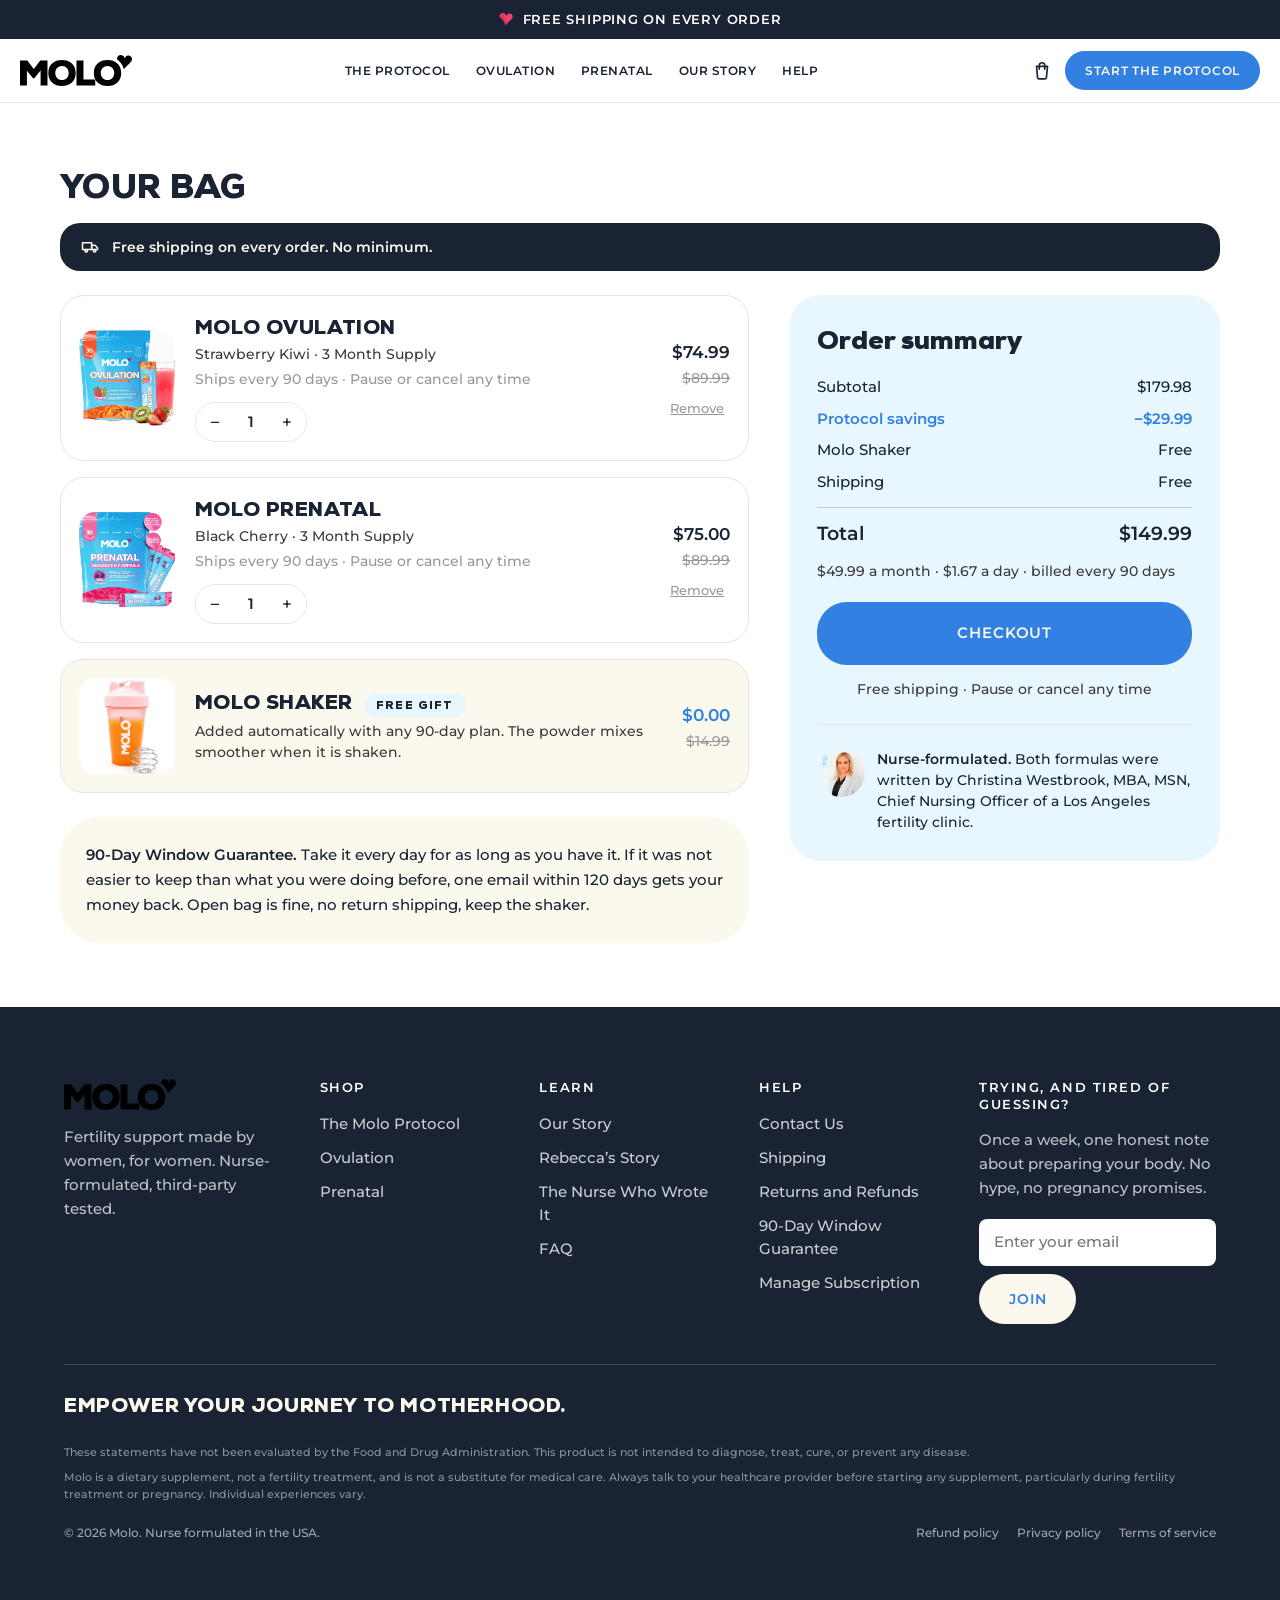
==== cart.html @ a41feae3 "Molo full site prototype: seven pages Rebuild of molotime.com from the design_handoff_molo_site bund" ====
<!DOCTYPE html>
<html lang="en">
<head>
<meta charset="utf-8">
<meta name="viewport" content="width=device-width, initial-scale=1">
<meta name="robots" content="noindex, nofollow">
<title>Your bag — Molo</title>
<link rel="icon" href="assets/molo-heart-mark.svg">
<link rel="stylesheet" href="_ds/molo-design-system-e2e87b0e-ba87-4c2c-8d2e-76acdc8a775e/tokens/fonts.css">
<link rel="stylesheet" href="_ds/molo-design-system-e2e87b0e-ba87-4c2c-8d2e-76acdc8a775e/tokens/colors.css">
<link rel="stylesheet" href="_ds/molo-design-system-e2e87b0e-ba87-4c2c-8d2e-76acdc8a775e/tokens/typography.css">
<link rel="stylesheet" href="_ds/molo-design-system-e2e87b0e-ba87-4c2c-8d2e-76acdc8a775e/tokens/geometry.css">
<link rel="stylesheet" href="_ds/molo-design-system-e2e87b0e-ba87-4c2c-8d2e-76acdc8a775e/tokens/semantic.css">
<link rel="stylesheet" href="assets/site.css">
<style>
.shipbar{background:var(--molo-navy);color:var(--molo-cream);border-radius:20px;padding:14px 20px;
  display:flex;align-items:center;gap:12px;font-weight:600;font-size:14px;margin:0 0 24px}
.giftrow{display:grid;grid-template-columns:96px minmax(0,1fr) auto;gap:20px;align-items:center;
  background:var(--molo-cream);border:1.5px solid var(--molo-gray-e5);border-radius:24px;padding:18px;margin:0 0 16px}
.giftrow img{width:96px;height:96px;object-fit:cover;border-radius:16px}
@media(max-width:640px){
  .giftrow{grid-template-columns:72px minmax(0,1fr);gap:14px;padding:14px}
  .giftrow img{width:72px;height:72px}
  .giftrow>*:nth-child(3){grid-column:1/-1}
}
</style>
</head>
<body data-page="cart">
<div id="site-header"></div>

<main>
<section class="sec-sm">
  <div class="wrap">
    <h1 class="h1" style="font-size:34px">Your bag</h1>

    <div class="shipbar">
      <svg width="20" height="20" viewBox="0 0 24 24" fill="none" stroke="currentColor" stroke-width="1.8" stroke-linecap="round" stroke-linejoin="round"><path d="M3 7h11v8H3z"/><path d="M14 10h4l3 3v2h-7z"/><circle cx="7.5" cy="16.5" r="1.5"/><circle cx="17.5" cy="16.5" r="1.5"/></svg>
      Free shipping on every order. No minimum.
    </div>

    <div class="cartgrid">
      <div>
        <!-- line items -->
        <div class="lineitem">
          <img src="assets/lp/OFFER-1-ovulation-pack.jpg" alt="Molo Ovulation">
          <div>
            <h3 class="h4" style="margin-bottom:4px">Molo Ovulation</h3>
            <p class="small" style="color:var(--molo-gray-3a);margin:0 0 4px">Strawberry Kiwi · 3 Month Supply</p>
            <p class="small" style="color:var(--molo-gray-98);margin:0">Ships every 90 days · Pause or cancel any time</p>
            <div class="qty" style="margin-top:12px">
              <button type="button" aria-label="Decrease quantity">−</button><span>1</span><button type="button" aria-label="Increase quantity">+</button>
            </div>
          </div>
          <div style="text-align:right">
            <p style="font-weight:700;font-size:17px;margin:0">$74.99</p>
            <p class="small" style="color:var(--molo-gray-98);margin:2px 0 0"><s>$89.99</s></p>
            <button type="button" style="background:none;border:0;color:var(--molo-gray-98);font-size:13px;text-decoration:underline;cursor:pointer;margin-top:10px">Remove</button>
          </div>
        </div>

        <div class="lineitem">
          <img src="assets/lp/OFFER-6-prenatal-pack.jpg" alt="Molo Prenatal">
          <div>
            <h3 class="h4" style="margin-bottom:4px">Molo Prenatal</h3>
            <p class="small" style="color:var(--molo-gray-3a);margin:0 0 4px">Black Cherry · 3 Month Supply</p>
            <p class="small" style="color:var(--molo-gray-98);margin:0">Ships every 90 days · Pause or cancel any time</p>
            <div class="qty" style="margin-top:12px">
              <button type="button" aria-label="Decrease quantity">−</button><span>1</span><button type="button" aria-label="Increase quantity">+</button>
            </div>
          </div>
          <div style="text-align:right">
            <p style="font-weight:700;font-size:17px;margin:0">$75.00</p>
            <p class="small" style="color:var(--molo-gray-98);margin:2px 0 0"><s>$89.99</s></p>
            <button type="button" style="background:none;border:0;color:var(--molo-gray-98);font-size:13px;text-decoration:underline;cursor:pointer;margin-top:10px">Remove</button>
          </div>
        </div>

        <!-- free gift row -->
        <div class="giftrow">
          <img src="assets/shaker-orange-drink-clean.jpg" alt="Molo shaker bottle">
          <div>
            <h3 class="h4" style="margin-bottom:4px">Molo Shaker <span class="chip" style="font-size:11px;padding:5px 12px;margin-left:6px">Free gift</span></h3>
            <p class="small" style="color:var(--molo-gray-3a);margin:0">Added automatically with any 90-day plan. The powder mixes smoother when it is shaken.</p>
          </div>
          <div style="text-align:right">
            <p style="font-weight:700;font-size:17px;margin:0;color:var(--molo-blue)">$0.00</p>
            <p class="small" style="color:var(--molo-gray-98);margin:2px 0 0"><s>$14.99</s></p>
          </div>
        </div>

        <!-- Upsells only appear when the full Protocol is NOT in the bag. Both
             halves are here, so this block stays hidden. -->
        <div id="upsells" hidden style="margin-top:28px">
          <h3 class="h3">Complete your routine</h3>
          <p class="small" style="color:var(--molo-gray-3a)">Fertility support has two jobs. You are covering one of them.</p>
        </div>

        <div class="ccard" style="margin-top:24px;padding:26px">
          <p style="margin:0;font-size:15px"><b>90-Day Window Guarantee.</b> Take it every day for as long as you have it. If it was not easier to keep than what you were doing before, one email within 120 days gets your money back. Open bag is fine, no return shipping, keep the shaker.</p>
        </div>
      </div>

      <!-- order summary -->
      <aside class="summary">
        <h2 class="h3" style="margin-bottom:20px">Order summary</h2>
        <div class="sumrow"><span>Subtotal</span><span>$179.98</span></div>
        <div class="sumrow"><span class="save">Protocol savings</span><span class="save">−$29.99</span></div>
        <div class="sumrow"><span>Molo Shaker</span><span>Free</span></div>
        <div class="sumrow"><span>Shipping</span><span>Free</span></div>
        <div class="sumrow tot"><span>Total</span><span>$149.99</span></div>
        <p class="small" style="color:var(--molo-gray-3a);margin:14px 0 0">$49.99 a month · $1.67 a day · billed every 90 days</p>
        <p style="margin:20px 0 0"><a class="btn btn-lg btn-block" href="#">Checkout</a></p>
        <p class="small center" style="margin-top:14px;color:var(--molo-gray-3a)">Free shipping · Pause or cancel any time</p>

        <hr class="divider">
        <div style="display:flex;gap:12px;align-items:flex-start">
          <img src="assets/christina-westbrook-headshot.png" alt="" style="width:48px;height:48px;border-radius:50%;object-fit:cover;object-position:top;flex:0 0 auto">
          <p class="small" style="margin:0;max-width:none"><b>Nurse-formulated.</b> Both formulas were written by Christina Westbrook, MBA, MSN, Chief Nursing Officer of a Los Angeles fertility clinic.</p>
        </div>
      </aside>
    </div>
  </div>
</section>
</main>

<div id="site-footer"></div>
<script src="assets/site.js"></script>
<script>
/* Quantity steppers are local-only in the prototype; Shopify owns cart state in
   production. Wired up so the control is testable, not to model real pricing. */
window.MoloPage = function () {
  document.querySelectorAll('.qty').forEach(function (q) {
    var val = q.querySelector('span');
    q.querySelectorAll('button').forEach(function (b, i) {
      b.addEventListener('click', function () {
        var n = parseInt(val.textContent, 10) + (i ? 1 : -1);
        val.textContent = String(Math.max(1, n));
      });
    });
  });
};
</script>
</body>
</html>
---- _ds/molo-design-system-e2e87b0e-ba87-4c2c-8d2e-76acdc8a775e/tokens/fonts.css ----
/* Self-hosted brand webfonts.
   Nexa Black ships at weight 400 and READS as Black. Never request 700/900 (fake bold smears the counters).
   Montserrat: regular = 500, bold = 600. Never 400 or 700. */
@font-face{font-family:"nexa-black";src:url("../assets/fonts/nexa-black.woff2") format("woff2"),url("../assets/fonts/nexa-black.woff") format("woff");font-weight:400;font-style:normal;font-display:swap}
@font-face{font-family:"Montserrat";src:url("../assets/fonts/montserrat-500.woff2") format("woff2");font-weight:500;font-style:normal;font-display:swap}
@font-face{font-family:"Montserrat";src:url("../assets/fonts/montserrat-600.woff2") format("woff2");font-weight:600;font-style:normal;font-display:swap}
---- _ds/molo-design-system-e2e87b0e-ba87-4c2c-8d2e-76acdc8a775e/tokens/colors.css ----
/* MOLO color. Source: adamraindrop/molo-design-system tokens/tokens.css + brand-guidelines.md.
   Corrections applied per the repo's logged inconsistencies:
   - #3180E2 is the single brand blue. #0AA0E2 (sky) is a BACKGROUND TINT and large-display color only.
   - Body copy is navy or ink. Never sky on white, never white on sky (2.94:1). */
:root{
  --molo-blue:#3180E2;
  --molo-blue-deep:#1F63BC;
  --molo-sky:#0AA0E2;
  --molo-sky-light:#71D9FC;
  --molo-bubblegum:#FD85EB;
  --molo-navy:#192333;
  --molo-ink:#042436;
  --molo-cream:#FBF9ED;
  --molo-sand:#E6DFD4;
  --molo-white:#FFFFFF;
  --molo-black:#000000;

  /* Heart mark. LOGO ONLY — never a UI fill, never a background. */
  --molo-heart-start:#F73C71;
  --molo-heart-end:#C1272D;
  --molo-heart-flat:#FF0053;
  --molo-heart-gradient:linear-gradient(214deg,#F73C71 0%,#C1272D 100%); /* @kind color */

  /* Packaging artwork gradient. All SKUs share it. */
  --molo-pack-light:#98E8F8;
  --molo-pack-deep:#28B8F8;
  --molo-pack-gradient:linear-gradient(180deg,#98E8F8 0%,#28B8F8 100%); /* @kind color */

  /* Neutrals */
  --molo-gray-f4:#F4F4F4;
  --molo-gray-e5:#E5E5E5;
  --molo-gray-ca:#CACACA;
  --molo-gray-98:#989898;
  --molo-gray-3a:#3A3A3A;

  /* System */
  --molo-success:#469B49;
  --molo-success-bg:#E6FEEB;
  --molo-error:#BA3E38;
  --molo-error-bg:#FDF1F1;
  --molo-disabled:#9F9F9F;
  --molo-badge-sale:#3180E2;
  --molo-badge-soldout:#9F9F9F;
}
---- _ds/molo-design-system-e2e87b0e-ba87-4c2c-8d2e-76acdc8a775e/tokens/typography.css ----
/* MOLO type. Two faces, no third. Work Sans in the source theme is dead weight — ignore it. */
:root{
  --molo-font-display:"nexa-black","Nexa Black",sans-serif;
  --molo-font-body:"Montserrat",sans-serif;

  --molo-weight-display:400; /* @kind font */   /* NEVER raise this */
  --molo-weight-body:500; /* @kind font */      /* Molo "regular" */
  --molo-weight-bold:600; /* @kind font */      /* Molo "bold" */

  --molo-body-scale:1.1; /* @kind other */
  --molo-heading-scale:1.0909; /* @kind other */

  --molo-fs-display:64px;  --molo-lh-display:1.05; /* @kind other */
  --molo-fs-h1:48px;       --molo-lh-h1:1.10; /* @kind other */
  --molo-fs-h2:34.9px;     --molo-lh-h2:1.30; /* @kind other */
  --molo-fs-h3:26.2px;     --molo-lh-h3:1.30; /* @kind other */
  --molo-fs-h4:20px;       --molo-lh-h4:1.30; /* @kind other */
  --molo-fs-body:17.6px;   --molo-lh-body:1.30; /* @kind other */
  --molo-fs-button:16px;   --molo-lh-button:1.19; /* @kind other */
  --molo-fs-caption:14px;  --molo-lh-caption:1.40; /* @kind other */
  --molo-fs-legal:12px;    --molo-lh-legal:1.45; /* @kind other */

  --molo-tracking-eyebrow:0.08em; /* @kind other */
  --molo-tracking-button:0.04em; /* @kind other */
}
---- _ds/molo-design-system-e2e87b0e-ba87-4c2c-8d2e-76acdc8a775e/tokens/geometry.css ----
/* Geometry. Nothing in this brand has a sharp corner. */
:root{
  --molo-radius-button:30px;   /* pill */
  --molo-radius-block:40px;    /* cards, content blocks, images */
  --molo-radius-drawer:24px;
  --molo-radius-input:8px;
  --molo-radius-pill:999px;    /* eyebrow tags, chips */

  --molo-container:1320px; /* @kind other */
  --molo-button-padding:18px 32px; /* @kind spacing */
  --molo-button-padding-sm:12px 24px; /* @kind spacing */
  --molo-button-padding-lg:22px 44px; /* @kind spacing */

  --molo-space-1:4px;
  --molo-space-2:8px;
  --molo-space-3:12px;
  --molo-space-4:16px;
  --molo-space-5:24px;
  --molo-space-6:32px;
  --molo-space-7:48px;
  --molo-space-8:64px;
  --molo-space-9:96px;
  --molo-space-10:128px;

  --molo-section-y:96px;
  --molo-gutter:24px;

  --molo-shadow-card:0 8px 28px rgba(4,36,54,.08);
  --molo-shadow-lift:0 14px 40px rgba(4,36,54,.14);
  --molo-shadow-none:none; /* @kind shadow */

  --molo-ease:cubic-bezier(.2,.7,.3,1); /* @kind other */
  --molo-dur-fast:120ms; /* @kind other */
  --molo-dur:200ms; /* @kind other */
  --molo-dur-slow:400ms; /* @kind other */
}
---- assets/site.css ----
/* =============================================================================
   MOLO site — shared stylesheet
   Ported from design_handoff_molo_site/*.dc.html. Values trace to the MOLO
   design system tokens in _ds/.../tokens/*.css; nothing here hard-codes a brand
   colour that a token already names.

   Two breakpoints, both deliberate:
     <=960px  tablet — stacks the two-column grids, drops display type a step
     <=640px  phone  — 20px gutters, its own type scale, and the layout swaps
                       that a stacked desktop grid cannot express (galleries,
                       comparison tables, trust rows)

   The phone rules are not a shrink of the desktop ones. They were measured
   against the shipped lander at 375, where the pattern is: 20px gutters, a
   square gallery stage with a horizontal thumb rail beneath it, wrapping pill
   rows instead of narrow tile grids, and tables that either restack or become
   a receipt.
   ========================================================================== */

/* ---------- reset + base ------------------------------------------------- */
*,*::before,*::after{box-sizing:border-box}
html{-webkit-text-size-adjust:100%}
body{
  margin:0;
  background:var(--surface-page);
  color:var(--molo-navy);
  font-family:var(--molo-font-body);
  font-weight:500;
  font-size:17.6px;
  line-height:1.3;
  -webkit-font-smoothing:antialiased;
}
img{max-width:100%;display:block}
a{color:var(--molo-blue);text-decoration:none}
a:hover{color:#000}
button{font:inherit}
:focus-visible{outline:3px solid var(--molo-blue);outline-offset:2px;border-radius:4px}

/* ---------- layout ------------------------------------------------------- */
.wrap{max-width:1240px;margin:0 auto;padding:0 40px}
.wrap-narrow{max-width:880px;margin:0 auto;padding:0 40px}
.sec{padding:96px 0}
.sec-sm{padding:64px 0}
.sec-xs{padding:44px 0}
.tint{background:var(--surface-tint-soft)}
.cream{background:var(--molo-cream)}
.navy{background:var(--molo-navy);color:var(--molo-cream)}
.navy .h1,.navy .h2,.navy .h3,.navy .h4{color:var(--molo-cream)}
.navy p{color:rgba(255,255,255,.82)}

/* The signature pattern band: a 90% wash over the floral repeat. */
.pat{
  background-image:linear-gradient(rgba(255,255,255,.9),rgba(255,255,255,.9)),
                   url(molo-floral-pattern-blue-3840.jpg);
  background-size:cover;background-position:center;
}
.pat-cream{
  background-image:linear-gradient(rgba(251,249,237,.9),rgba(251,249,237,.9)),
                   url(molo-floral-pattern-blue-3840.jpg);
  background-size:cover;background-position:center;
}

.grid2{display:grid;grid-template-columns:minmax(0,1fr) minmax(0,1fr);gap:64px;align-items:center}
.grid2.top{align-items:start}
.grid3{display:grid;grid-template-columns:repeat(3,minmax(0,1fr));gap:24px}
.grid4{display:grid;grid-template-columns:repeat(4,minmax(0,1fr));gap:24px}

/* ---------- type --------------------------------------------------------- */
/* Nexa Black ships at weight 400 and reads as Black. Never stack 900: the
   browser synthesises a fake bold and smears the counters. */
.h1,.h2,.h3,.h4,.d{font-family:var(--molo-font-display);font-weight:400}
.h1{font-size:42px;line-height:1.12;text-transform:uppercase;margin:0 0 18px;letter-spacing:.01em}
.h2{font-size:34.9px;line-height:1.3;margin:0 0 18px;max-width:24ch}
.h2.wide{max-width:34ch}
.h2.full{max-width:none}
.h3{font-size:26.2px;line-height:1.3;margin:0 0 14px}
.h4{font-size:20px;line-height:1.3;margin:0 0 10px;text-transform:uppercase;letter-spacing:.02em}
.eyebrow{font-family:var(--molo-font-body);font-weight:600;font-size:14px;letter-spacing:.08em;
  text-transform:uppercase;color:var(--molo-blue);margin:0 0 14px}
.kicker{font-family:var(--molo-font-display);font-weight:400;font-size:24px;color:var(--molo-blue);margin:0 0 10px}
p{margin:0 0 18px;font-size:15.5px;line-height:1.65;max-width:64ch}
p:last-child{margin-bottom:0}
.lead{font-size:20px;line-height:1.5;max-width:52ch}
.small{font-size:14px;line-height:1.5}
.legal{font-size:12px;line-height:1.55;color:var(--molo-gray-98);max-width:none}
.center{text-align:center}
.center p,.center .h2,.center .lead{margin-left:auto;margin-right:auto}
b,strong{font-weight:600}

/* ---------- buttons ------------------------------------------------------ */
/* Signature interaction: every button inverts to solid #000 on hover. */
.btn{
  display:inline-flex;align-items:center;justify-content:center;gap:8px;
  background:var(--molo-blue);color:var(--molo-cream);
  font-family:var(--molo-font-body);font-weight:600;font-size:14px;
  letter-spacing:.06em;text-transform:uppercase;
  padding:16px 30px;border:0;border-radius:30px;cursor:pointer;
  transition:background .2s,color .2s;text-align:center;
}
.btn:hover{background:#000;color:#fff}
.btn-lg{font-size:15px;padding:19px 36px}
.btn-block{display:flex;width:100%}
.btn-ghost{background:#fff;color:var(--molo-navy);border:1.5px solid var(--molo-navy)}
.btn-ghost:hover{background:#000;color:#fff;border-color:#000}
/* On blue or navy the fill flips to cream with a blue label. */
.btn-cream{background:var(--molo-cream);color:var(--molo-blue)}
.btn-cream:hover{background:#000;color:#fff}

/* ---------- small components -------------------------------------------- */
.chip{display:inline-block;background:var(--surface-tint-soft);color:var(--molo-navy);
  border-radius:999px;padding:8px 18px;font-size:13px;font-weight:600;
  letter-spacing:.12em;text-transform:uppercase}
.pill{display:inline-flex;align-items:center;gap:10px;border:1.5px solid var(--molo-navy);
  border-radius:999px;padding:9px 20px 9px 12px;background:#fff;
  font-weight:600;font-size:13px;letter-spacing:.08em;text-transform:uppercase;color:var(--molo-navy)}
.pillrow{display:flex;flex-wrap:wrap;gap:10px}
.stars{color:var(--molo-blue);letter-spacing:.08em;font-size:15px}
/* Half star: a gray base string with a blue copy clipped over it. */
.rating{position:relative;display:inline-block;color:var(--molo-gray-ca);letter-spacing:.08em;font-size:15px}
.rating i{position:absolute;left:0;top:0;overflow:hidden;white-space:nowrap;color:var(--molo-blue);font-style:normal}
.byline{font-size:13px;color:var(--molo-gray-98);font-weight:600;margin:8px 0 0}

.card{background:#fff;border-radius:40px;box-shadow:0 8px 28px rgba(4,36,54,.08);padding:32px}
.card-hover{transition:box-shadow .2s,transform .2s}
.card-hover:hover{box-shadow:0 14px 40px rgba(4,36,54,.14);transform:translateY(-2px)}
.ccard{background:var(--molo-cream);border-radius:40px;padding:32px}
.tintpanel{background:var(--surface-tint-soft);border-radius:40px;padding:44px 48px}
.bandcard{background:var(--molo-navy);color:var(--molo-cream);border-radius:40px;padding:44px}
.certtile{border:1px solid rgba(255,255,255,.25);border-radius:24px;padding:20px}
.certtile .h4{font-size:14px;color:var(--molo-sky-light);margin-bottom:6px}
.certtile p{color:rgba(255,255,255,.78);font-size:14px;margin:0}
.imgframe{border-radius:40px;overflow:hidden}
.imgframe img{width:100%;height:100%;object-fit:cover}

/* Check glyph: blue circle, pink tick. Used in pills, bullets and plan perks. */
.chk{flex:0 0 auto}
.checkline{display:flex;align-items:flex-start;gap:12px;margin:0 0 12px;font-size:15.5px;line-height:1.5}
.checkline:last-child{margin-bottom:0}

/* ---------- tables ------------------------------------------------------- */
.tblcard{background:#fff;border-radius:24px;box-shadow:0 8px 28px rgba(4,36,54,.08);overflow:hidden}
.tbl{width:100%;border-collapse:collapse;font-size:16px}
.tbl td,.tbl th{padding:16px 22px;text-align:left;vertical-align:top;line-height:1.35}
.tbl thead th{background:var(--molo-navy);color:#fff;font-family:var(--molo-font-display);
  font-weight:400;font-size:14px;letter-spacing:.1em;text-transform:uppercase}
.tbl tbody tr{border-top:1px solid var(--molo-gray-e5)}
.tbl tbody tr:first-child{border-top:0}
.tbl td.num{text-align:right;font-weight:600;white-space:nowrap;color:var(--molo-blue)}
.tblfoot{background:var(--molo-navy);color:var(--molo-cream);padding:16px 22px;
  font-weight:600;font-size:15px;text-align:center}
.rowname{font-weight:600;margin:0}
.rowsub{font-size:13px;color:var(--molo-gray-3a);margin:2px 0 0;line-height:1.4;max-width:none}

/* VS table: the Molo column is one continuous navy block with rounded ends. */
.vstbl .tbl td:nth-child(2),.vstbl .tbl th:nth-child(2){background:var(--molo-navy);color:var(--molo-cream);
  text-align:center;font-weight:600}
.vstbl .tbl th:nth-child(2){border-radius:16px 16px 0 0}
.vstbl .tbl tbody tr:last-child td:nth-child(2){border-radius:0 0 16px 16px}
.vstbl .tbl td:nth-child(3){color:var(--molo-gray-98);text-align:center}
.vstbl .tbl td:first-child{font-weight:600;font-size:12.5px;letter-spacing:.1em;text-transform:uppercase}
.vstbl .tbl tbody tr{border-top:0}
.vstbl .tbl tbody td:first-child,.vstbl .tbl tbody td:nth-child(3){border-top:1px solid var(--molo-gray-e5)}
.tick{color:var(--molo-sky-light)}

/* ---------- tabs + segmented control ------------------------------------ */
.utabs{display:flex;border-bottom:1px solid var(--molo-gray-e5)}
.utab{flex:1;background:none;border:0;padding:16px 10px;cursor:pointer;
  font-weight:600;font-size:13px;letter-spacing:.1em;text-transform:uppercase;
  color:var(--molo-gray-98);border-bottom:3px solid transparent;margin-bottom:-1px;transition:color .2s}
.utab[aria-selected=true]{color:var(--molo-navy);border-bottom-color:var(--molo-blue)}
.seg{display:inline-flex;border:2px solid var(--molo-navy);border-radius:999px;padding:5px;background:#fff;gap:4px}
.seg button{border:0;border-radius:999px;background:none;padding:12px 32px;cursor:pointer;
  font-weight:600;font-size:13px;letter-spacing:.16em;text-transform:uppercase;color:var(--molo-navy)}
.seg button[aria-selected=true]{background:var(--molo-navy);color:#fff}

/* ---------- accordions (native details) ---------------------------------- */
.acc{border-top:1px solid var(--molo-gray-e5)}
.acc:last-of-type{border-bottom:1px solid var(--molo-gray-e5)}
.acc summary{list-style:none;cursor:pointer;padding:22px 0;display:flex;align-items:center;
  justify-content:space-between;gap:20px;font-family:var(--molo-font-display);font-weight:400;
  font-size:20px;line-height:1.3;color:var(--molo-navy)}
.acc summary::-webkit-details-marker{display:none}
.acc summary::after{content:"+";flex:0 0 auto;width:28px;height:28px;border-radius:50%;
  background:var(--molo-blue);color:var(--molo-cream);display:grid;place-items:center;
  font-family:var(--molo-font-body);font-size:18px;font-weight:600;line-height:1}
.acc[open] summary::after{content:"\2013"}
.acc .panel{padding:0 0 22px;max-width:70ch}
.acc .panel p{font-size:15.5px}
.acc.ondark{border-top-color:rgba(255,255,255,.2)}
.acc.ondark:last-of-type{border-bottom-color:rgba(255,255,255,.2)}
.acc.ondark summary{color:#fff;font-family:var(--molo-font-body);font-weight:600;font-size:16px}
.acc.ondark summary::after{background:none;border:1.5px solid rgba(255,255,255,.6);color:#fff}
.acc.ondark .panel p{color:rgba(255,255,255,.82)}

/* ---------- marquees ----------------------------------------------------- */
/* List is rendered twice; translateX(-50%) then loops seamlessly. */
.ticker{background:var(--molo-navy);height:46px;overflow:hidden;position:relative}
.ticker__track{position:absolute;top:0;left:0;height:46px;display:flex;align-items:center;
  white-space:nowrap;animation:tick 32s linear infinite}
.ticker span{display:inline-flex;align-items:center;gap:14px;padding:0 26px;color:#fff;
  font-weight:600;font-size:12.5px;letter-spacing:.24em;text-transform:uppercase}
.ticker b{color:var(--molo-sky-light);font-size:15px}
@keyframes tick{from{transform:translateX(0)}to{transform:translateX(-50%)}}
.badgerow{overflow:hidden;position:relative;border-top:1px solid var(--molo-gray-e5);
  border-bottom:1px solid var(--molo-gray-e5);height:64px;background:#fff}
.badgerow__track{position:absolute;top:0;left:0;height:64px;display:flex;align-items:center;
  white-space:nowrap;animation:tick 28s linear infinite}
.badgerow span{padding:0 30px;font-weight:600;font-size:13px;letter-spacing:.14em;
  text-transform:uppercase;color:var(--molo-navy);display:inline-flex;align-items:center;gap:12px}
.badgerow b{color:var(--molo-blue)}

/* ---------- horizontal scrollers ---------------------------------------- */
.hscroll{display:flex;gap:16px;overflow-x:auto;scroll-snap-type:x mandatory;
  padding-bottom:6px;scrollbar-width:none;-webkit-overflow-scrolling:touch}
.hscroll::-webkit-scrollbar{display:none}
.hscroll>*{flex:0 0 260px;scroll-snap-align:start}

/* ---------- product gallery (PDP) --------------------------------------- */
.pdp{display:grid;grid-template-columns:minmax(0,1fr) minmax(0,1fr);gap:56px;align-items:start}
.gallery{position:sticky;top:96px}
.galgrid{display:grid;grid-template-columns:64px minmax(0,1fr);gap:14px;align-items:start}
.galrail{display:grid;gap:8px}
.thumb{width:64px;height:64px;border-radius:14px;border:2px solid var(--molo-gray-e5);
  background:var(--molo-gray-f4);cursor:pointer;overflow:hidden;padding:0}
.thumb[aria-selected=true]{border-color:var(--molo-blue)}
.thumb img{width:100%;height:100%;object-fit:cover}
.stage{border-radius:40px;overflow:hidden;position:relative;background:var(--molo-gray-f4);aspect-ratio:1}
.stage img{width:100%;height:100%;object-fit:cover}

/* ---------- buy box ------------------------------------------------------ */
.bb .h1{font-size:36px;margin-bottom:12px}
.bb__social{display:flex;align-items:center;gap:10px;font-size:13.5px;font-weight:600;margin:0 0 10px}
.bb__desc{font-size:15.5px;font-weight:600;line-height:1.5;margin:0 0 18px;max-width:52ch}
.bb__label{font-weight:600;font-size:16px;margin:0 0 10px}
.divider{border:0;border-top:1px solid var(--molo-gray-e5);margin:24px 0}

.flavors{display:flex;gap:12px;margin-bottom:24px}
.flavor{flex:1 1 0;min-width:0;padding:0;overflow:hidden;background:#fff;
  border:2px solid var(--molo-gray-e5);border-radius:24px;cursor:pointer;transition:border-color .2s}
.flavor[aria-pressed=true]{border-color:var(--molo-blue)}
.flavor .sw{display:block;height:74px}
.flavor .nm{display:flex;align-items:center;justify-content:center;text-align:center;
  min-height:44px;padding:9px 6px;font-weight:600;font-size:12.5px;color:var(--molo-navy);background:#fff}
.flavor[aria-pressed=true] .nm{background:var(--surface-tint-soft)}

.plan{display:block;width:100%;text-align:left;background:#fff;border:2px solid var(--molo-gray-e5);
  border-radius:24px;padding:18px 22px;margin:0 0 20px;cursor:pointer;position:relative;
  font-family:var(--molo-font-body);font-weight:500;font-size:16px;color:var(--molo-navy)}
.plan[aria-checked=true]{border-color:var(--molo-blue);background:var(--surface-tint-soft)}
.plansave{position:absolute;top:-11px;left:18px;background:var(--molo-gray-f4);color:var(--molo-gray-3a);
  font-size:11px;font-weight:600;letter-spacing:.08em;text-transform:uppercase;padding:4px 12px;border-radius:999px}
.plan[aria-checked=true] .plansave{background:var(--molo-blue);color:var(--molo-cream)}
.planhead{display:flex;justify-content:space-between;gap:16px;align-items:flex-start}
.planhead .nm{font-weight:600}
.planhead .pr{text-align:right;font-weight:600;flex:0 0 auto}
.planhead .pr s{color:var(--molo-gray-98);font-weight:500}
.planhead .pr .per{display:block;font-size:14px;color:var(--molo-gray-3a);font-weight:600}
.plan .servings{font-size:14px;color:var(--molo-gray-3a);margin:4px 0 0;max-width:none}
.plan .bill{font-size:12.5px;color:var(--molo-gray-98);margin:3px 0 0;max-width:none}
.plan .perks{margin-top:10px;display:grid;gap:6px}
.plan .perks p{margin:0;font-size:14px;font-weight:600;color:var(--molo-navy);
  display:flex;align-items:center;gap:8px;max-width:none}

.giftband{display:flex;align-items:center;gap:14px;background:var(--molo-cream);
  border:1.5px solid var(--molo-gray-e5);border-radius:20px;padding:12px 16px;margin:-6px 0 0}
.giftband img{width:52px;height:52px;object-fit:cover;border-radius:12px;flex:0 0 auto}
.giftband p{margin:0;font-size:14.5px;line-height:1.4;max-width:none}

.upsell{display:flex;gap:12px;align-items:flex-start;background:var(--surface-tint-soft);
  border:1.5px solid var(--molo-blue);border-radius:20px;padding:14px 16px;margin:0 0 18px;cursor:pointer}
.upsell input{margin:2px 0 0;width:20px;height:20px;flex:0 0 auto;accent-color:var(--molo-blue)}
.upsell p{margin:0;font-size:14.5px;line-height:1.45;max-width:none}

.trustrow{display:grid;grid-template-columns:repeat(3,minmax(0,1fr));gap:12px;margin:20px 0 8px}
.trusttile{border:1.5px solid var(--molo-gray-e5);border-radius:24px;padding:16px 12px;
  text-align:center;font-weight:600;font-size:12.5px;line-height:1.35}
.trusttile svg{margin:0 auto 8px;display:block;color:var(--molo-blue)}
.anchornote{font-size:13.5px;color:var(--molo-gray-3a);margin:14px 0 0;max-width:none;text-align:center}

/* ---------- sticky CTA bar ---------------------------------------------- */
/* Blue, not navy: the footer is navy too, and a navy bar disappears into it at
   the bottom of the page, which is exactly where people look for the CTA. */
.sticky{position:fixed;left:0;right:0;bottom:0;z-index:60;background:var(--molo-blue);color:#fff;
  padding:12px 24px;display:flex;align-items:center;gap:20px;font-weight:600;
  box-shadow:0 -6px 24px rgba(25,35,51,.22);transform:translateY(110%);transition:transform .25s ease}
.sticky.on{transform:translateY(0)}
.sticky__lead{flex:1 1 auto;min-width:0;margin:0;max-width:none;font-family:var(--molo-font-display);
  font-weight:400;font-size:17px;letter-spacing:.04em;text-transform:uppercase;color:#fff;line-height:1.2}
.sticky__cta{flex:0 0 auto;display:flex;flex-direction:column;align-items:center;justify-content:center;
  background:#fff;color:var(--molo-navy);border-radius:999px;padding:9px 26px;min-height:48px;
  box-shadow:0 2px 10px rgba(25,35,51,.18)}
.sticky__cta:hover{background:var(--molo-cream);color:var(--molo-navy)}
.sticky__cta b{font-size:14px;font-weight:700;letter-spacing:.11em;text-transform:uppercase;line-height:1.25}
.sticky__cta small{font-size:11.5px;font-weight:500;line-height:1.25;opacity:.78}

/* ---------- header ------------------------------------------------------- */
.announce{background:var(--molo-navy);color:#fff;font-size:13px;font-weight:600;letter-spacing:.06em;
  text-transform:uppercase;padding:11px 16px;text-align:center;display:flex;align-items:center;
  justify-content:center;gap:10px;min-height:39px}
.announce img{width:14px}
.hdr{background:#fff;border-bottom:1px solid var(--molo-gray-e5);padding:10px 20px;display:flex;
  align-items:center;justify-content:space-between;gap:12px;min-height:64px}
.hdrwrap{position:sticky;top:0;z-index:50}
.hdr__logo img{width:112px}
.hdr nav{display:flex;gap:2px;align-items:center}
.hdr nav a{font-weight:600;font-size:12px;letter-spacing:.04em;text-transform:uppercase;
  padding:9px 12px;border-radius:999px;color:var(--molo-navy);white-space:nowrap;
  transition:background .2s,color .2s}
.hdr nav a:hover{color:#000;background:var(--molo-gray-f4)}
.hdr nav a[aria-current=page]{color:var(--molo-blue);background:var(--surface-tint-soft)}
.hdr__right{display:flex;align-items:center;gap:12px}
.hdr__cart{color:var(--molo-navy);display:flex;position:relative}
.hdr__cart:hover{color:var(--molo-blue)}
.hdr__burger{display:none;background:none;border:0;padding:8px;color:var(--molo-navy);cursor:pointer}
.mobnav{display:none;background:#fff;border-bottom:1px solid var(--molo-gray-e5);padding:8px 16px 16px}
.mobnav a{display:block;padding:13px 8px;font-weight:600;font-size:14px;letter-spacing:.04em;
  text-transform:uppercase;color:var(--molo-navy);border-bottom:1px solid var(--molo-gray-f4)}
.mobnav a:last-child{border-bottom:0}
.mobnav a[aria-current=page]{color:var(--molo-blue)}
.sr-only{position:absolute;width:1px;height:1px;padding:0;margin:-1px;overflow:hidden;
  clip:rect(0 0 0 0);white-space:nowrap;border:0}

/* ---------- footer ------------------------------------------------------- */
.ftr{background:var(--molo-navy);color:#fff;padding:72px 24px 110px}
.ftrgrid{display:grid;grid-template-columns:1.2fr 1fr 1fr 1fr 1.3fr;gap:40px}
.ftr h4{font-family:var(--molo-font-body);font-weight:600;font-size:13px;letter-spacing:.12em;
  text-transform:uppercase;color:#fff;margin:0 0 16px}
.ftr ul{list-style:none;margin:0;padding:0;display:grid;gap:11px}
.ftr a{color:rgba(255,255,255,.78);font-size:14.5px}
.ftr a:hover{color:#fff}
.ftr__brandline{font-family:var(--molo-font-display);font-weight:400;font-size:20px;
  color:var(--molo-cream);margin:0;text-transform:uppercase;letter-spacing:.03em}
.ftr__legal p{font-size:11px;line-height:1.55;color:rgba(255,255,255,.5);margin:0 0 8px;max-width:none}
.ftr__mail{display:flex;gap:8px;margin-top:14px;flex-wrap:wrap}
.ftr__mail input{flex:1 1 160px;min-width:0;border-radius:8px;border:1px solid rgba(255,255,255,.3);
  background:#fff;color:var(--molo-ink);padding:13px 14px;font:inherit;font-size:14.5px}
.ftr__rule{border:0;border-top:1px solid rgba(255,255,255,.18);margin:40px 0 24px}

/* ---------- modal / lightbox -------------------------------------------- */
.ovl{position:fixed;inset:0;z-index:70;background:rgba(4,36,54,.45);display:grid;place-items:center;padding:24px}
.ovl[hidden]{display:none}
.ovl--video{background:rgba(4,36,54,.85)}
.ovl__panel{background:#fff;border-radius:24px;max-width:760px;width:100%;max-height:86vh;
  overflow:auto;padding:32px;position:relative}
.ovl__x{position:absolute;top:14px;right:14px;width:40px;height:40px;border-radius:50%;border:0;
  background:var(--molo-gray-f4);cursor:pointer;font-size:18px;line-height:1;display:grid;place-items:center}
.ovl__video{width:min(960px,100%);aspect-ratio:16/9;border-radius:20px;overflow:hidden;background:#000}
.ovl__video iframe{width:100%;height:100%;border:0;display:block}

/* video facade card */
.vid{background:rgba(255,255,255,.08);border-radius:24px;overflow:hidden}
.vidbtn{display:block;width:100%;border:0;padding:0;background:none;cursor:pointer;position:relative;aspect-ratio:16/9}
.vidbtn img{width:100%;height:100%;object-fit:cover}
.vidscrim{position:absolute;inset:0;display:grid;place-items:center;background:rgba(4,36,54,.28)}
.vidscrim i{width:56px;height:56px;border-radius:50%;background:#fff;display:grid;place-items:center}
.vidmeta{padding:14px 16px 18px}
.vidmeta p{margin:0;max-width:none}

/* ---------- forms -------------------------------------------------------- */
.field{display:block;margin:0 0 16px}
.field span{display:block;font-weight:600;font-size:13.5px;margin:0 0 6px}
.field input,.field textarea,.field select{width:100%;border:1.5px solid var(--molo-gray-e5);
  border-radius:8px;padding:13px 14px;font:inherit;font-size:15.5px;color:var(--molo-ink);background:#fff}
.field textarea{min-height:140px;resize:vertical;line-height:1.5}
.field input:focus,.field textarea:focus{border-color:var(--molo-blue);outline:none}
.topicrow{display:flex;flex-wrap:wrap;gap:8px;margin:0 0 20px}
.topic{border:1.5px solid var(--molo-gray-e5);background:#fff;border-radius:999px;padding:9px 16px;
  font-weight:600;font-size:12.5px;letter-spacing:.04em;text-transform:uppercase;cursor:pointer;
  color:var(--molo-navy);transition:all .2s}
.topic[aria-pressed=true]{background:var(--molo-navy);border-color:var(--molo-navy);color:#fff}

/* ---------- cart --------------------------------------------------------- */
.cartgrid{display:grid;grid-template-columns:minmax(0,1.6fr) minmax(0,1fr);gap:40px;align-items:start}
.lineitem{display:grid;grid-template-columns:96px minmax(0,1fr) auto;gap:20px;align-items:center;
  background:#fff;border:1.5px solid var(--molo-gray-e5);border-radius:24px;padding:18px;margin:0 0 16px}
.lineitem img{width:96px;height:96px;object-fit:cover;border-radius:16px}
.qty{display:inline-flex;align-items:center;border:1.5px solid var(--molo-gray-e5);border-radius:999px;overflow:hidden}
.qty button{width:38px;height:38px;border:0;background:#fff;cursor:pointer;font-size:17px;color:var(--molo-navy)}
.qty button:hover{background:var(--molo-gray-f4)}
.qty span{min-width:34px;text-align:center;font-weight:600;font-size:15px}
.summary{position:sticky;top:96px;background:var(--surface-tint-soft);border-radius:32px;padding:28px}
.sumrow{display:flex;justify-content:space-between;gap:16px;font-size:15px;margin:0 0 12px}
.sumrow.tot{font-weight:700;font-size:19px;border-top:1px solid var(--molo-gray-ca);padding-top:14px;margin-top:16px}
.sumrow .save{color:var(--molo-blue);font-weight:600}

/* =============================================================================
   TABLET  <=960px
   Stacks the two-column grids and drops display type one step. Gutters stay
   generous; this is not the phone layout.
   ========================================================================== */
@media(max-width:960px){
  .sec{padding:64px 0}.sec-sm{padding:48px 0}
  .grid2,.pdp,.cartgrid{grid-template-columns:minmax(0,1fr)!important;gap:36px!important}
  .grid4{grid-template-columns:repeat(2,minmax(0,1fr))}
  .gallery,.summary{position:static}
  .h1{font-size:34px}.h2{font-size:28px;max-width:none}.h3{font-size:22px}
  .bb .h1{font-size:30px}
  .lead{font-size:18px}
  .tintpanel{padding:32px 28px}.bandcard{padding:32px 26px}
  .ftrgrid{grid-template-columns:1fr 1fr 1fr;gap:32px}
  .ftrgrid>*:nth-child(1),.ftrgrid>*:last-child{grid-column:span 3}
  .tbl td,.tbl th{padding:13px 14px;font-size:14.5px}
  .hdr nav{display:none}
  .hdr__burger{display:block}
  .mobnav:not([hidden]){display:block}
}

/* =============================================================================
   PHONE  <=640px
   Measured against the shipped lander at 375. These are layout swaps, not a
   shrink: rails become scrollers, tile grids become wrapping pills, and the
   comparison tables either restack or compress to a receipt.
   ========================================================================== */
@media(max-width:640px){
  .wrap,.wrap-narrow{padding:0 20px}
  .sec{padding:48px 0}.sec-sm{padding:36px 0}.sec-xs{padding:28px 0}

  .h1{font-size:28px;line-height:1.12}
  .h2{font-size:23px}
  .h3{font-size:20px}
  .h4{font-size:17px}
  .kicker{font-size:20px}
  .lead{font-size:16.5px}
  p{font-size:15px}
  .bb .h1{font-size:26px;line-height:1.27}

  .grid2,.pdp,.cartgrid{gap:26px!important}
  .grid3,.grid4{grid-template-columns:minmax(0,1fr);gap:14px}
  .tintpanel{padding:22px 18px}.bandcard{padding:28px 20px}
  .card,.ccard{padding:24px;border-radius:28px}

  /* Gallery: thumbs move under the stage and scroll sideways. Order 2 on the
     rail is what puts the image first. */
  .galgrid{grid-template-columns:minmax(0,1fr)!important;gap:10px!important}
  .galrail{grid-auto-flow:column;grid-auto-columns:56px;gap:8px!important;overflow-x:auto;
    order:2;padding-bottom:2px;scrollbar-width:none}
  .galrail::-webkit-scrollbar{display:none}
  .galrail .thumb{width:56px;height:56px}

  /* Buy box steps down to the reference's phone scale. */
  .bb__social{font-size:12.5px;gap:7px}
  .bb__desc{font-size:15.5px;line-height:1.48}
  .flavor .nm{font-size:11.5px;padding:8px 4px;min-height:44px}
  .plan{padding:16px 18px}
  .planhead{flex-wrap:nowrap!important;gap:10px;align-items:flex-start}
  .planhead .nm{flex:1 1 auto;min-width:0}
  .planhead .pr{flex:0 0 auto}
  .planhead .pr s{display:block;font-size:12.5px}
  .giftband{gap:11px;padding:11px 13px;border-radius:16px}
  .giftband img{width:44px;height:44px}
  .giftband p{font-size:13px}

  /* Trust marks: single-line wrapping pills beat a 3-up grid of 104px tiles
     that forces four-line labels. */
  .trustrow{display:flex!important;flex-wrap:wrap;gap:8px!important;justify-content:center}
  .trusttile{display:flex;align-items:center;gap:7px;padding:9px 14px;border-radius:999px;
    font-size:11.5px;line-height:1;text-align:left}
  .trusttile svg{margin:0!important;width:17px;height:17px;flex:0 0 auto}

  /* Comparison table stays a table; the toggle above it picks the competitor.
     Killing the uppercase tracking on the feature column is what makes it fit. */
  .vstbl .tbl{table-layout:fixed;width:100%}
  .vstbl .tbl td:first-child,.vstbl .tbl th:first-child{width:34%}
  .vstbl .tbl td,.vstbl .tbl th{padding:11px 7px;font-size:12px;letter-spacing:.01em;
    word-break:break-word;line-height:1.35}
  .vstbl .tbl td:first-child{text-transform:none;letter-spacing:0}
  .seg{display:grid!important;width:100%;border:0;padding:0;background:transparent;gap:8px}
  .seg button{padding:14px 16px;font-size:12px;letter-spacing:.1em;
    border:1.5px solid var(--molo-gray-e5);border-radius:999px;background:#fff}
  .seg button[aria-selected=true]{background:var(--molo-navy);border-color:var(--molo-navy);color:#fff}

  .utab{font-size:11.5px;letter-spacing:.06em;padding:14px 6px}
  .tbl td,.tbl th{padding:11px 12px;font-size:13.5px}
  .rowsub{font-size:12.5px}
  .acc summary{font-size:17px;padding:18px 0}
  .hscroll>*{flex-basis:78%}

  .sticky{padding:9px 14px;gap:12px}
  .sticky__lead{font-size:12.5px;letter-spacing:.05em;line-height:1.25}
  .sticky__cta{flex:0 0 auto;padding:8px 16px;min-height:44px}
  .sticky__cta b{font-size:12.5px;letter-spacing:.07em}
  .sticky__cta small{font-size:10.5px}

  .announce{font-size:10.5px;padding:9px 12px;line-height:1.35}
  .hdr{padding:8px 16px;min-height:58px}
  .hdr__logo img{width:92px}
  /* At 375 the header CTA wrapped to two lines and squeezed out the burger.
     Logo + cart + menu only; the CTA lives in the mobile nav and, on PDPs,
     in the sticky bar. */
  .hdr__right>.btn{display:none}
  .mobnav .btn{display:flex;width:100%;margin-top:12px}
  .ftr{padding:56px 20px 110px}
  .ftrgrid{grid-template-columns:1fr!important;gap:26px}
  .ftrgrid>*{grid-column:span 1!important}

  .lineitem{grid-template-columns:72px minmax(0,1fr);gap:14px;padding:14px}
  .lineitem img{width:72px;height:72px}
  .lineitem>*:nth-child(3){grid-column:1/-1}
  .summary{padding:22px;border-radius:24px}
}

@media(prefers-reduced-motion:reduce){
  .ticker__track,.badgerow__track{animation:none}
  *{transition-duration:.01ms!important}
}
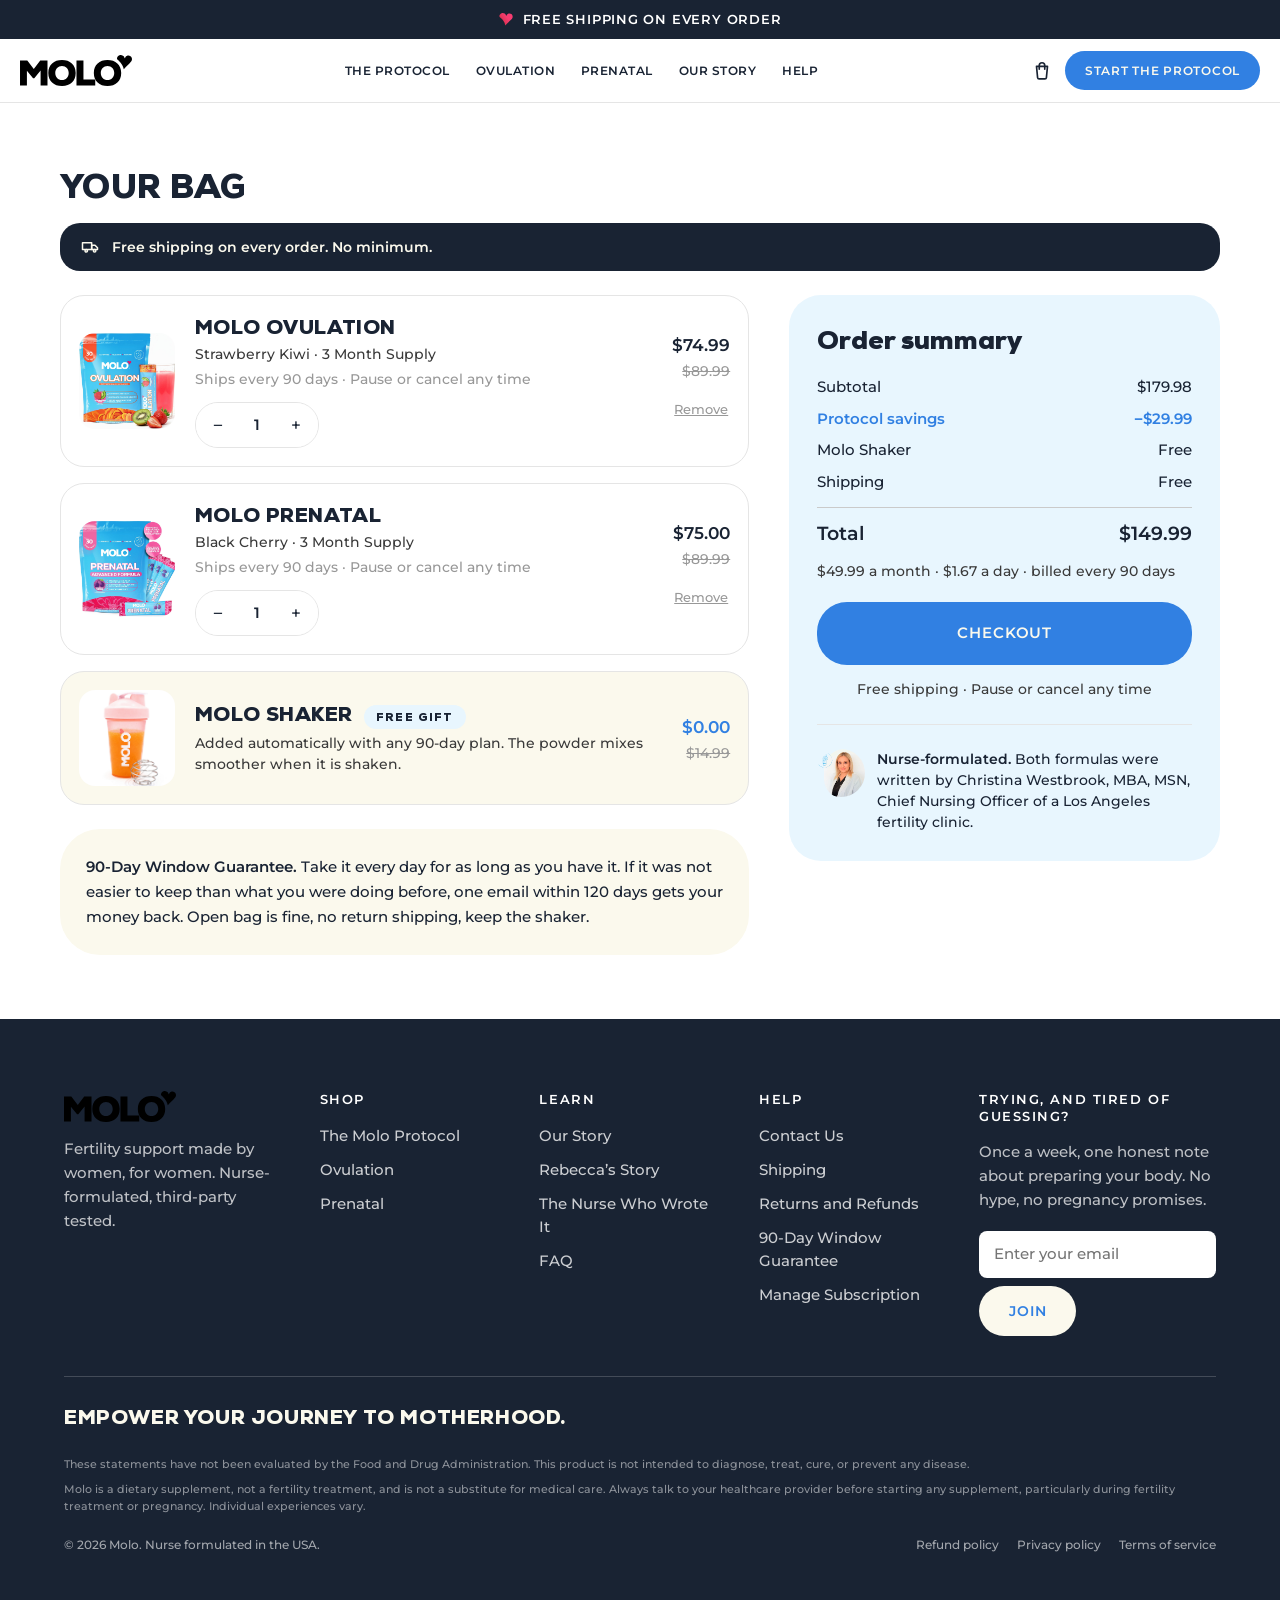
==== commit 7dcb0c05: "Match the design file's guarantee block and announcement bar; mobile QA fixes Three things flagged o" ====
--- a/cart.html
+++ b/cart.html
@@ -40,6 +40,7 @@
 
     <div class="cartgrid">
       <div>
+        <h2 class="sr-only">Items in your bag</h2>
         <!-- line items -->
         <div class="lineitem">
           <img src="assets/lp/OFFER-1-ovulation-pack.jpg" alt="Molo Ovulation">
@@ -54,7 +55,7 @@
           <div style="text-align:right">
             <p style="font-weight:700;font-size:17px;margin:0">$74.99</p>
             <p class="small" style="color:var(--molo-gray-98);margin:2px 0 0"><s>$89.99</s></p>
-            <button type="button" style="background:none;border:0;color:var(--molo-gray-98);font-size:13px;text-decoration:underline;cursor:pointer;margin-top:10px">Remove</button>
+            <button type="button" style="background:none;border:0;color:var(--molo-gray-98);font-size:13px;text-decoration:underline;cursor:pointer;margin-top:6px;min-height:44px;padding:0 2px">Remove</button>
           </div>
         </div>
 
@@ -71,7 +72,7 @@
           <div style="text-align:right">
             <p style="font-weight:700;font-size:17px;margin:0">$75.00</p>
             <p class="small" style="color:var(--molo-gray-98);margin:2px 0 0"><s>$89.99</s></p>
-            <button type="button" style="background:none;border:0;color:var(--molo-gray-98);font-size:13px;text-decoration:underline;cursor:pointer;margin-top:10px">Remove</button>
+            <button type="button" style="background:none;border:0;color:var(--molo-gray-98);font-size:13px;text-decoration:underline;cursor:pointer;margin-top:6px;min-height:44px;padding:0 2px">Remove</button>
           </div>
         </div>
 
--- a/assets/site.css
+++ b/assets/site.css
@@ -276,6 +276,23 @@
   text-align:center;font-weight:600;font-size:12.5px;line-height:1.35}
 .trusttile svg{margin:0 auto 8px;display:block;color:var(--molo-blue)}
 .anchornote{font-size:13.5px;color:var(--molo-gray-3a);margin:14px 0 0;max-width:none;text-align:center}
+
+/* ---------- guarantee block --------------------------------------------- */
+/* Traced from Protocol.dc.html: white section, 88px padding, 860px centred
+   column, blue 44px shield, chip eyebrow (not the plain blue eyebrow), 30px
+   display headline, and a CREAM card at 640px with 36/40 padding. */
+.gtee{padding:88px 0;background:#fff}
+.gtee__inner{max-width:860px;margin:0 auto;padding:0 40px;text-align:center}
+.gtee__icon{color:var(--molo-blue);display:flex;justify-content:center;margin-bottom:18px}
+.gtee__eyebrow{margin:0 0 18px}
+.gtee h2{font-family:var(--molo-font-display);font-weight:400;font-size:30px;line-height:1.25;
+  margin:0 0 14px;max-width:none}
+.gtee__card{background:var(--molo-cream);border-radius:24px;max-width:640px;margin:0 auto;padding:36px 40px}
+.gtee__num{font-family:var(--molo-font-display);font-weight:400;font-size:34px;margin:0 0 2px;line-height:1.1}
+.gtee__num span{font-size:22px;letter-spacing:.04em}
+.gtee__label{font-weight:600;font-size:13px;letter-spacing:.12em;text-transform:uppercase;
+  color:var(--molo-blue);margin:0 0 14px}
+.gtee__card p:last-child{margin:0;font-size:15.5px;line-height:1.6;max-width:none}
 
 /* ---------- sticky CTA bar ---------------------------------------------- */
 /* Blue, not navy: the footer is navy too, and a navy bar disappears into it at
@@ -323,7 +340,7 @@
 /* ---------- footer ------------------------------------------------------- */
 .ftr{background:var(--molo-navy);color:#fff;padding:72px 24px 110px}
 .ftrgrid{display:grid;grid-template-columns:1.2fr 1fr 1fr 1fr 1.3fr;gap:40px}
-.ftr h4{font-family:var(--molo-font-body);font-weight:600;font-size:13px;letter-spacing:.12em;
+.ftr .ftr__h{font-family:var(--molo-font-body);font-weight:600;font-size:13px;letter-spacing:.12em;
   text-transform:uppercase;color:#fff;margin:0 0 16px}
 .ftr ul{list-style:none;margin:0;padding:0;display:grid;gap:11px}
 .ftr a{color:rgba(255,255,255,.78);font-size:14.5px}
@@ -364,7 +381,8 @@
 .field textarea{min-height:140px;resize:vertical;line-height:1.5}
 .field input:focus,.field textarea:focus{border-color:var(--molo-blue);outline:none}
 .topicrow{display:flex;flex-wrap:wrap;gap:8px;margin:0 0 20px}
-.topic{border:1.5px solid var(--molo-gray-e5);background:#fff;border-radius:999px;padding:9px 16px;
+.linkbtn{display:inline-flex;align-items:center;min-height:44px;padding:0 2px}
+.topic{border:1.5px solid var(--molo-gray-e5);background:#fff;border-radius:999px;padding:11px 16px;min-height:44px;
   font-weight:600;font-size:12.5px;letter-spacing:.04em;text-transform:uppercase;cursor:pointer;
   color:var(--molo-navy);transition:all .2s}
 .topic[aria-pressed=true]{background:var(--molo-navy);border-color:var(--molo-navy);color:#fff}
@@ -375,7 +393,7 @@
   background:#fff;border:1.5px solid var(--molo-gray-e5);border-radius:24px;padding:18px;margin:0 0 16px}
 .lineitem img{width:96px;height:96px;object-fit:cover;border-radius:16px}
 .qty{display:inline-flex;align-items:center;border:1.5px solid var(--molo-gray-e5);border-radius:999px;overflow:hidden}
-.qty button{width:38px;height:38px;border:0;background:#fff;cursor:pointer;font-size:17px;color:var(--molo-navy)}
+.qty button{width:44px;height:44px;border:0;background:#fff;cursor:pointer;font-size:17px;color:var(--molo-navy)}
 .qty button:hover{background:var(--molo-gray-f4)}
 .qty span{min-width:34px;text-align:center;font-weight:600;font-size:15px}
 .summary{position:sticky;top:96px;background:var(--surface-tint-soft);border-radius:32px;padding:28px}
@@ -473,6 +491,12 @@
   .tbl td,.tbl th{padding:11px 12px;font-size:13.5px}
   .rowsub{font-size:12.5px}
   .acc summary{font-size:17px;padding:18px 0}
+  .gtee{padding:48px 0}
+  .gtee__inner{padding:0 20px}
+  .gtee h2{font-size:23px}
+  .gtee__card{padding:26px 22px;border-radius:20px}
+  .gtee__num{font-size:30px}.gtee__num span{font-size:19px}
+  .gtee__icon svg{width:36px;height:36px}
   .hscroll>*{flex-basis:78%}
 
   .sticky{padding:9px 14px;gap:12px}
@@ -484,6 +508,13 @@
   .announce{font-size:10.5px;padding:9px 12px;line-height:1.35}
   .hdr{padding:8px 16px;min-height:58px}
   .hdr__logo img{width:92px}
+  /* 44px minimum on every control. The logo and cart were 25px and 22px,
+     which is a miss on a touch screen even though they look fine. */
+  .hdr__logo,.hdr__cart{display:flex;align-items:center;min-height:44px;padding:0 4px}
+  .hdr__burger{min-width:44px;min-height:44px;display:grid;place-items:center}
+  .topic{min-height:44px;padding:12px 16px}
+  .qty button{width:44px;height:44px}
+  .flavor,.plan,.thumb{touch-action:manipulation}
   /* At 375 the header CTA wrapped to two lines and squeezed out the burger.
      Logo + cart + menu only; the CTA lives in the mobile nav and, on PDPs,
      in the sticky bar. */
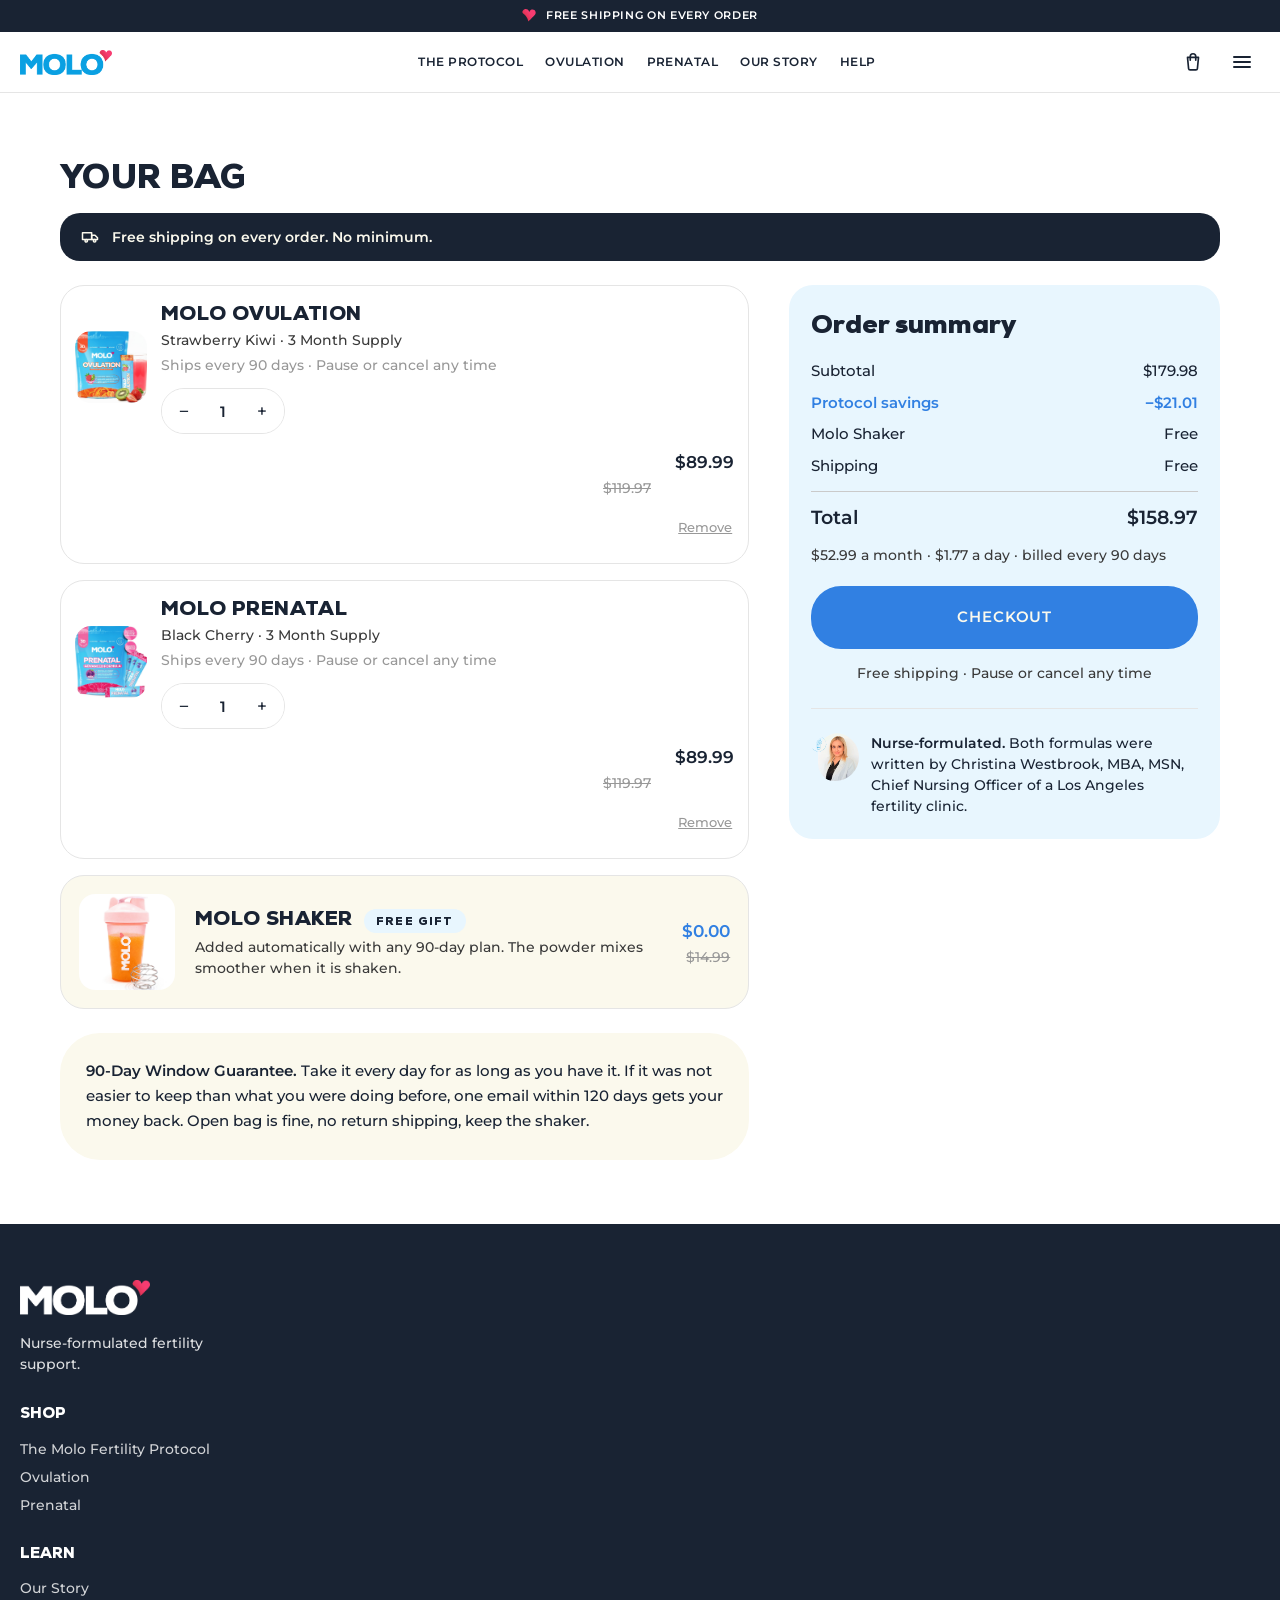
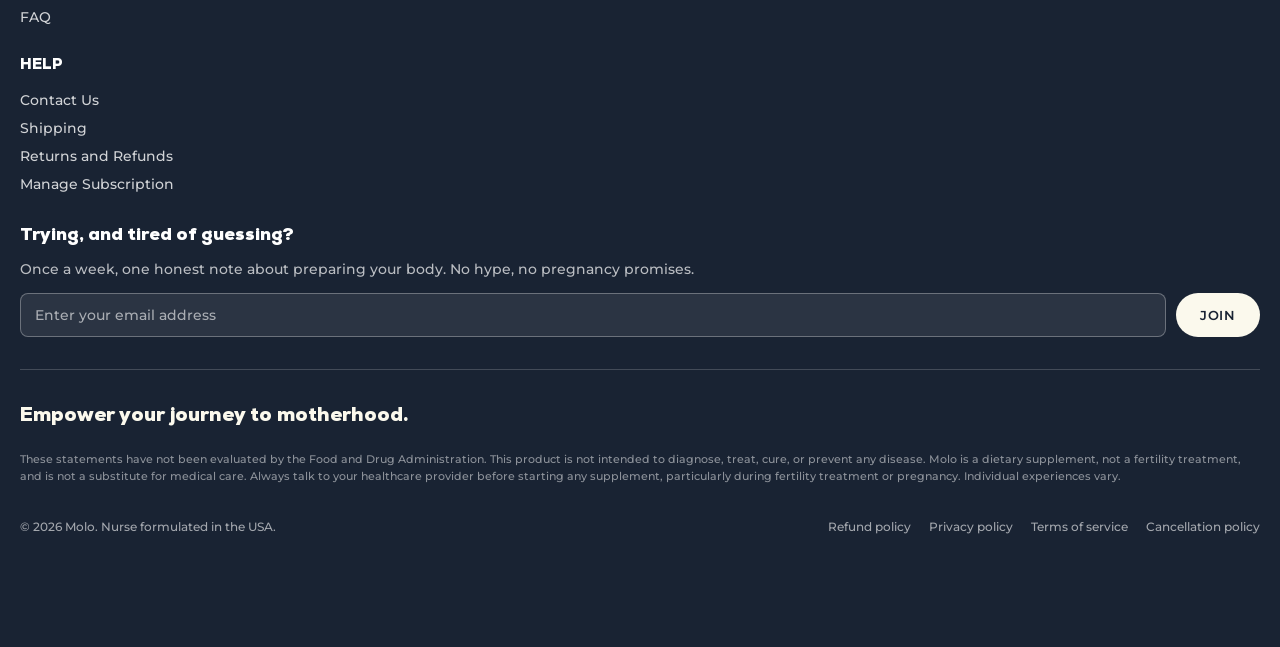
==== commit 7b652957: "Adopt the Protocol.dc.html buy-box pricing site-wide Resolves the conflict between the Protocol mock" ====
--- a/cart.html
+++ b/cart.html
@@ -53,8 +53,8 @@
             </div>
           </div>
           <div style="text-align:right">
-            <p style="font-weight:700;font-size:17px;margin:0">$74.99</p>
-            <p class="small" style="color:var(--molo-gray-98);margin:2px 0 0"><s>$89.99</s></p>
+            <p style="font-weight:700;font-size:17px;margin:0">$89.99</p>
+            <p class="small" style="color:var(--molo-gray-98);margin:2px 0 0"><s>$119.97</s></p>
             <button type="button" style="background:none;border:0;color:var(--molo-gray-98);font-size:13px;text-decoration:underline;cursor:pointer;margin-top:6px;min-height:44px;padding:0 2px">Remove</button>
           </div>
         </div>
@@ -70,8 +70,8 @@
             </div>
           </div>
           <div style="text-align:right">
-            <p style="font-weight:700;font-size:17px;margin:0">$75.00</p>
-            <p class="small" style="color:var(--molo-gray-98);margin:2px 0 0"><s>$89.99</s></p>
+            <p style="font-weight:700;font-size:17px;margin:0">$89.99</p>
+            <p class="small" style="color:var(--molo-gray-98);margin:2px 0 0"><s>$119.97</s></p>
             <button type="button" style="background:none;border:0;color:var(--molo-gray-98);font-size:13px;text-decoration:underline;cursor:pointer;margin-top:6px;min-height:44px;padding:0 2px">Remove</button>
           </div>
         </div>
@@ -105,11 +105,11 @@
       <aside class="summary">
         <h2 class="h3" style="margin-bottom:20px">Order summary</h2>
         <div class="sumrow"><span>Subtotal</span><span>$179.98</span></div>
-        <div class="sumrow"><span class="save">Protocol savings</span><span class="save">−$29.99</span></div>
+        <div class="sumrow"><span class="save">Protocol savings</span><span class="save">−$21.01</span></div>
         <div class="sumrow"><span>Molo Shaker</span><span>Free</span></div>
         <div class="sumrow"><span>Shipping</span><span>Free</span></div>
-        <div class="sumrow tot"><span>Total</span><span>$149.99</span></div>
-        <p class="small" style="color:var(--molo-gray-3a);margin:14px 0 0">$49.99 a month · $1.67 a day · billed every 90 days</p>
+        <div class="sumrow tot"><span>Total</span><span>$158.97</span></div>
+        <p class="small" style="color:var(--molo-gray-3a);margin:14px 0 0">$52.99 a month · $1.77 a day · billed every 90 days</p>
         <p style="margin:20px 0 0"><a class="btn btn-lg btn-block" href="#">Checkout</a></p>
         <p class="small center" style="margin-top:14px;color:var(--molo-gray-3a)">Free shipping · Pause or cancel any time</p>
 
--- a/assets/site.css
+++ b/assets/site.css
@@ -114,11 +114,11 @@
   border-radius:999px;padding:9px 20px 9px 12px;background:#fff;
   font-weight:600;font-size:13px;letter-spacing:.08em;text-transform:uppercase;color:var(--molo-navy)}
 .pillrow{display:flex;flex-wrap:wrap;gap:10px}
-.stars{color:var(--molo-blue);letter-spacing:.08em;font-size:15px}
+.stars{color:var(--molo-blue);letter-spacing:.08em;font-size:14px}
 /* Half star: a gray base string with a blue copy clipped over it. */
 .rating{position:relative;display:inline-block;color:var(--molo-gray-ca);letter-spacing:.08em;font-size:15px}
 .rating i{position:absolute;left:0;top:0;overflow:hidden;white-space:nowrap;color:var(--molo-blue);font-style:normal}
-.byline{font-size:13px;color:var(--molo-gray-98);font-weight:600;margin:8px 0 0}
+.byline{font-size:12.5px;color:var(--molo-gray-3a);font-weight:600;margin:12px 0 0}
 
 .card{background:#fff;border-radius:40px;box-shadow:0 8px 28px rgba(4,36,54,.08);padding:32px}
 .card-hover{transition:box-shadow .2s,transform .2s}
@@ -151,16 +151,61 @@
 .rowname{font-weight:600;margin:0}
 .rowsub{font-size:13px;color:var(--molo-gray-3a);margin:2px 0 0;line-height:1.4;max-width:none}
 
-/* VS table: the Molo column is one continuous navy block with rounded ends. */
-.vstbl .tbl td:nth-child(2),.vstbl .tbl th:nth-child(2){background:var(--molo-navy);color:var(--molo-cream);
-  text-align:center;font-weight:600}
-.vstbl .tbl th:nth-child(2){border-radius:16px 16px 0 0}
-.vstbl .tbl tbody tr:last-child td:nth-child(2){border-radius:0 0 16px 16px}
-.vstbl .tbl td:nth-child(3){color:var(--molo-gray-98);text-align:center}
-.vstbl .tbl td:first-child{font-weight:600;font-size:12.5px;letter-spacing:.1em;text-transform:uppercase}
-.vstbl .tbl tbody tr{border-top:0}
-.vstbl .tbl tbody td:first-child,.vstbl .tbl tbody td:nth-child(3){border-top:1px solid var(--molo-gray-e5)}
+/* VS comparison. The mocks build this as grid rows, not a table: the Molo
+   column carries no top borders, which is what makes it read as one continuous
+   navy block running from the header into the last row. A <table> cannot do
+   that without fighting border-collapse. */
+.vsgrid{background:#fff;border:1px solid var(--molo-gray-e5);border-radius:24px;overflow:hidden;padding-top:14px}
+.vsgrid__row{display:grid;grid-template-columns:34% 33% 33%;align-items:stretch}
+.vsgrid__spacer{}
+.vsgrid__brand{background:var(--molo-navy);color:var(--molo-cream);font-family:var(--molo-font-display);
+  font-weight:400;font-size:15px;letter-spacing:.08em;text-transform:uppercase;text-align:center;
+  padding:22px 12px;border-radius:16px 16px 0 0}
+.vsgrid__them{color:var(--molo-gray-98);text-align:center;font-family:var(--molo-font-display);
+  font-weight:400;font-size:15px;letter-spacing:.08em;text-transform:uppercase;padding:22px 12px}
+.vsgrid__label{padding:15px 20px;font-weight:600;font-size:12.5px;letter-spacing:.08em;
+  text-transform:uppercase;border-top:1px solid var(--molo-gray-e5);display:flex;align-items:center}
+.vsgrid__molo{background:var(--molo-navy);color:var(--molo-cream);font-weight:600;text-align:center;
+  padding:15px 10px;display:flex;align-items:center;justify-content:center;gap:6px;font-size:14.5px}
+.vsgrid__row:last-child .vsgrid__molo{border-radius:0 0 16px 16px}
+.vsgrid__val{padding:15px 20px;color:var(--molo-gray-98);text-align:center;
+  border-top:1px solid var(--molo-gray-e5);display:flex;align-items:center;justify-content:center;font-size:14.5px}
+.vsnote{font-size:11.5px;color:var(--molo-gray-3a);margin:16px 0 0;text-align:center;font-style:italic;max-width:none}
 .tick{color:var(--molo-sky-light)}
+
+/* Cross-sell comparison: 40/30/30, navy head with the Protocol column in blue. */
+.xgrid{background:#fff;border-radius:24px;box-shadow:0 8px 28px rgba(4,36,54,.08);overflow:hidden;margin-bottom:22px}
+.xgrid__head{display:grid;grid-template-columns:40% 30% 30%;background:var(--molo-navy);color:#fff;
+  font-family:var(--molo-font-display);font-weight:400;font-size:13px;letter-spacing:.08em;text-transform:uppercase}
+.xgrid__head>div{padding:14px 10px;text-align:center}
+.xgrid__head>div:first-child{padding:14px 20px;text-align:left}
+.xgrid__head>div:last-child{background:var(--molo-blue)}
+.xgrid__row{display:grid;grid-template-columns:40% 30% 30%;border-top:1px solid var(--molo-gray-e5);font-size:14px}
+.xgrid__row>div{padding:12px 10px;text-align:center}
+.xgrid__row>div:first-child{padding:12px 20px;text-align:left;font-weight:600}
+.xgrid__row>div:nth-child(2){color:#6b7480}
+.xgrid__row>div:last-child{font-weight:600;background:var(--surface-tint-soft)}
+
+/* "The category's problem" card: flex rows, both halves muted, tinted payoff. */
+.probcard{background:#fff;border-radius:24px;box-shadow:0 8px 28px rgba(4,36,54,.08);overflow:hidden}
+.probcard__head{background:var(--molo-navy);color:#fff;text-align:center;padding:16px 22px;
+  font-family:var(--molo-font-display);font-weight:400;font-size:14px;letter-spacing:.1em;text-transform:uppercase}
+.probcard__row{display:flex;justify-content:space-between;gap:16px;padding:14px 24px;border-top:1px solid var(--molo-gray-e5)}
+.probcard__row span:first-child{font-weight:600;color:#6b7480;font-size:14.5px}
+.probcard__row span:last-child{color:#6b7480;font-size:14px;text-align:right}
+.probcard__foot{padding:20px 24px;background:var(--surface-tint-soft);
+  border-top:1px solid var(--molo-gray-e5);text-align:center}
+.probcard__foot .nm{font-family:var(--molo-font-display);font-weight:400;font-size:19px;
+  color:var(--molo-blue);text-transform:uppercase;margin:0 0 6px}
+.probcard__foot p{margin:0;font-weight:600;font-size:14.5px;max-width:none}
+
+/* Flavour cards in the format section: image over a label strip. */
+.flavcards{display:grid;grid-template-columns:1fr 1fr;gap:14px;max-width:520px}
+.flavcard{border:2px solid var(--molo-gray-e5);border-radius:24px;overflow:hidden;background:#fff}
+.flavcard img{width:100%;height:160px;object-fit:cover;display:block}
+.flavcard div{padding:12px 16px}
+.flavcard .nm{margin:0;font-weight:600;font-size:12.5px;letter-spacing:.06em;text-transform:uppercase}
+.flavcard .sub{margin:3px 0 0;font-size:12.5px;color:var(--molo-gray-3a);max-width:none}
 
 /* ---------- tabs + segmented control ------------------------------------ */
 .utabs{display:flex;border-bottom:1px solid var(--molo-gray-e5)}
@@ -228,10 +273,17 @@
 .stage img{width:100%;height:100%;object-fit:cover}
 
 /* ---------- buy box ------------------------------------------------------ */
-.bb .h1{font-size:36px;margin-bottom:12px}
 .bb__social{display:flex;align-items:center;gap:10px;font-size:13.5px;font-weight:600;margin:0 0 10px}
 .bb__desc{font-size:15.5px;font-weight:600;line-height:1.5;margin:0 0 18px;max-width:52ch}
-.bb__label{font-weight:600;font-size:16px;margin:0 0 10px}
+.bb__label{font-weight:600;font-size:15px;margin:0 0 12px}
+.bb__sub{font-family:var(--molo-font-display);font-weight:400;font-size:19px;color:var(--molo-blue);margin:0 0 14px}
+.bb__eyebrow{font-weight:600;font-size:12.5px;letter-spacing:.06em;text-transform:uppercase;
+  color:var(--molo-blue);margin:0 0 12px}
+.bb .h1{font-size:36px;line-height:1.1;margin:0 0 4px}
+/* Thumb rail is 52px in the mocks, not 64. */
+.galgrid{grid-template-columns:52px minmax(0,1fr);gap:12px}
+.thumb{width:52px;height:52px;border-radius:12px}
+.gallery{top:124px}
 .divider{border:0;border-top:1px solid var(--molo-gray-e5);margin:24px 0}
 
 .flavors{display:flex;gap:12px;margin-bottom:24px}
@@ -277,12 +329,33 @@
 .trusttile svg{margin:0 auto 8px;display:block;color:var(--molo-blue)}
 .anchornote{font-size:13.5px;color:var(--molo-gray-3a);margin:14px 0 0;max-width:none;text-align:center}
 
+/* Closing band on the PDPs is Molo Blue in the mocks, not navy. */
+.brandband{background:var(--molo-blue);color:var(--molo-cream)}
+.brandband .h2,.brandband .h1{color:var(--molo-cream)}
+.brandband p{color:rgba(255,255,255,.88)}
+
+/* ---------- review wall -------------------------------------------------- */
+.revgrid{display:grid;grid-template-columns:repeat(auto-fit,minmax(220px,1fr));gap:16px;
+  max-width:1160px;margin:0 auto}
+.revgrid--5{grid-template-columns:repeat(5,minmax(0,1fr))}
+.rev{background:#fff;border-radius:24px;padding:24px 22px}
+.rev p{font-size:13.5px;line-height:1.55;margin:10px 0 0;max-width:none}
+
+/* ---------- "category's problem" table ----------------------------------- */
+/* Two narrow columns both wrap at phone width and the rows lose their rhythm,
+   so each row restacks into a label over a full-width statement. */
+
 /* ---------- guarantee block --------------------------------------------- */
 /* Traced from Protocol.dc.html: white section, 88px padding, 860px centred
    column, blue 44px shield, chip eyebrow (not the plain blue eyebrow), 30px
    display headline, and a CREAM card at 640px with 36/40 padding. */
 .gtee{padding:88px 0;background:#fff}
 .gtee__inner{max-width:860px;margin:0 auto;padding:0 40px;text-align:center}
+.gtee__steps{display:grid;gap:14px;margin:0 0 24px;text-align:left}
+.gtee__step{display:flex;gap:16px;align-items:flex-start;background:#fff;border-radius:20px;padding:18px 22px}
+.gtee__step span{flex:0 0 auto;width:30px;height:30px;border-radius:50%;background:var(--molo-blue);
+  color:var(--molo-cream);display:grid;place-items:center;font-weight:600;font-size:14px}
+.gtee__step p{margin:0;font-size:14.5px;line-height:1.6;max-width:none}
 .gtee__icon{color:var(--molo-blue);display:flex;justify-content:center;margin-bottom:18px}
 .gtee__eyebrow{margin:0 0 18px}
 .gtee h2{font-family:var(--molo-font-display);font-weight:400;font-size:30px;line-height:1.25;
@@ -311,23 +384,29 @@
 .sticky__cta small{font-size:11.5px;font-weight:500;line-height:1.25;opacity:.78}
 
 /* ---------- header ------------------------------------------------------- */
+/* Values from SiteHeader.dc.html. Logo is the 4x PNG at 96px, not the SVG. */
 .announce{background:var(--molo-navy);color:#fff;font-size:13px;font-weight:600;letter-spacing:.06em;
   text-transform:uppercase;padding:11px 16px;text-align:center;display:flex;align-items:center;
-  justify-content:center;gap:10px;min-height:39px}
+  justify-content:center;gap:10px}
 .announce img{width:14px}
+.hdrwrap{position:sticky;top:0;z-index:50}
 .hdr{background:#fff;border-bottom:1px solid var(--molo-gray-e5);padding:10px 20px;display:flex;
-  align-items:center;justify-content:space-between;gap:12px;min-height:64px}
-.hdrwrap{position:sticky;top:0;z-index:50}
-.hdr__logo img{width:112px}
-.hdr nav{display:flex;gap:2px;align-items:center}
-.hdr nav a{font-weight:600;font-size:12px;letter-spacing:.04em;text-transform:uppercase;
-  padding:9px 12px;border-radius:999px;color:var(--molo-navy);white-space:nowrap;
-  transition:background .2s,color .2s}
+  align-items:center;justify-content:space-between;gap:12px;min-height:64px;flex-wrap:wrap}
+.hdr__logo{display:flex;align-items:center;flex:0 0 auto}
+.hdr__logo img{width:96px;display:block}
+.hdr nav{display:flex;gap:2px;align-items:center;min-width:0;flex:0 1 auto;flex-wrap:wrap;justify-content:center}
+.hdr nav a{font-family:var(--molo-font-body);font-weight:600;font-size:12px;letter-spacing:.04em;
+  text-transform:uppercase;text-decoration:none;padding:9px 10px;border-radius:999px;white-space:nowrap;
+  color:var(--molo-navy);transition:background .2s,color .2s}
 .hdr nav a:hover{color:#000;background:var(--molo-gray-f4)}
 .hdr nav a[aria-current=page]{color:var(--molo-blue);background:var(--surface-tint-soft)}
-.hdr__right{display:flex;align-items:center;gap:12px}
-.hdr__cart{color:var(--molo-navy);display:flex;position:relative}
+.hdr__right{display:flex;align-items:center;gap:12px;flex:0 0 auto}
+.hdr__cart{color:var(--molo-navy);display:flex}
 .hdr__cart:hover{color:var(--molo-blue)}
+.hdr__cta{display:inline-block;background:var(--molo-blue);color:var(--molo-cream);
+  font-family:var(--molo-font-body);font-weight:600;font-size:12px;letter-spacing:.04em;
+  text-transform:uppercase;padding:12px 20px;border-radius:30px;white-space:nowrap;transition:background .2s}
+.hdr__cta:hover{background:#000;color:#fff}
 .hdr__burger{display:none;background:none;border:0;padding:8px;color:var(--molo-navy);cursor:pointer}
 .mobnav{display:none;background:#fff;border-bottom:1px solid var(--molo-gray-e5);padding:8px 16px 16px}
 .mobnav a{display:block;padding:13px 8px;font-weight:600;font-size:14px;letter-spacing:.04em;
@@ -338,20 +417,35 @@
   clip:rect(0 0 0 0);white-space:nowrap;border:0}
 
 /* ---------- footer ------------------------------------------------------- */
-.ftr{background:var(--molo-navy);color:#fff;padding:72px 24px 110px}
-.ftrgrid{display:grid;grid-template-columns:1.2fr 1fr 1fr 1fr 1.3fr;gap:40px}
-.ftr .ftr__h{font-family:var(--molo-font-body);font-weight:600;font-size:13px;letter-spacing:.12em;
-  text-transform:uppercase;color:#fff;margin:0 0 16px}
-.ftr ul{list-style:none;margin:0;padding:0;display:grid;gap:11px}
-.ftr a{color:rgba(255,255,255,.78);font-size:14.5px}
-.ftr a:hover{color:#fff}
+/* Values from SiteFooter.dc.html: 72/32/120 padding, 1.2/1/1/1.1/1.4 columns,
+   display-face column heads at 15px, one combined legal paragraph. */
+.ftr{background:var(--molo-navy);color:#fff;padding:72px 32px 120px;font-family:var(--molo-font-body)}
+.ftrgrid{max-width:1240px;margin:0 auto;display:grid;grid-template-columns:1.2fr 1fr 1fr 1.1fr 1.4fr;gap:40px}
+.ftr__logo{width:130px;display:block}
+.ftr__tag{margin:18px 0 0;font-size:14px;line-height:1.5;color:rgba(255,255,255,.85);max-width:26ch;font-weight:500}
+.ftr__h{font-family:var(--molo-font-display);font-weight:400;font-size:15px;text-transform:uppercase;
+  margin:0 0 14px;color:#fff}
+.ftr__links{display:grid;gap:10px}
+.ftr__links a{font-size:14px;font-weight:500;color:rgba(255,255,255,.8);text-decoration:none;max-width:none}
+.ftr__links a:hover{color:#fff;text-decoration:underline}
+.ftr__mailhead{font-family:var(--molo-font-display);font-weight:400;font-size:18px;margin:0 0 10px;color:#fff}
+.ftr__mailsub{font-size:13.5px;line-height:1.5;color:rgba(255,255,255,.7);margin:0 0 14px;font-weight:500;max-width:none}
+.ftr__mail{display:flex;gap:10px;flex-wrap:wrap}
+.ftr__mail input{flex:1 1 180px;min-width:0;background:rgba(255,255,255,.08);
+  border:1px solid rgba(255,255,255,.3);border-radius:8px;padding:12px 14px;
+  font-family:var(--molo-font-body);font-weight:500;font-size:14px;color:#fff}
+.ftr__mail input::placeholder{color:rgba(255,255,255,.6)}
+.ftr__mail button{background:var(--molo-cream);color:var(--molo-navy);border:0;border-radius:30px;
+  padding:12px 24px;font-family:var(--molo-font-body);font-weight:600;font-size:13px;letter-spacing:.06em;
+  text-transform:uppercase;cursor:pointer;transition:background .2s}
+.ftr__mail button:hover{background:#000;color:#fff}
+.ftr__rule{max-width:1240px;margin:48px auto 0;padding-top:28px;border-top:1px solid rgba(255,255,255,.18)}
 .ftr__brandline{font-family:var(--molo-font-display);font-weight:400;font-size:20px;
-  color:var(--molo-cream);margin:0;text-transform:uppercase;letter-spacing:.03em}
-.ftr__legal p{font-size:11px;line-height:1.55;color:rgba(255,255,255,.5);margin:0 0 8px;max-width:none}
-.ftr__mail{display:flex;gap:8px;margin-top:14px;flex-wrap:wrap}
-.ftr__mail input{flex:1 1 160px;min-width:0;border-radius:8px;border:1px solid rgba(255,255,255,.3);
-  background:#fff;color:var(--molo-ink);padding:13px 14px;font:inherit;font-size:14.5px}
-.ftr__rule{border:0;border-top:1px solid rgba(255,255,255,.18);margin:40px 0 24px}
+  color:var(--molo-cream);margin:0 0 20px;max-width:none}
+.ftr__legal{font-size:11px;line-height:1.55;color:rgba(255,255,255,.5);margin:0;max-width:none}
+.ftr__base{max-width:1240px;margin:22px auto 0;display:flex;justify-content:space-between;gap:20px;flex-wrap:wrap}
+.ftr__base p{font-size:12px;color:rgba(255,255,255,.6);margin:0;font-weight:500;max-width:none}
+.ftr__base p:last-child{display:flex;gap:18px;flex-wrap:wrap}
 
 /* ---------- modal / lightbox -------------------------------------------- */
 .ovl{position:fixed;inset:0;z-index:70;background:rgba(4,36,54,.45);display:grid;place-items:center;padding:24px}
@@ -385,7 +479,19 @@
 .topic{border:1.5px solid var(--molo-gray-e5);background:#fff;border-radius:999px;padding:11px 16px;min-height:44px;
   font-weight:600;font-size:12.5px;letter-spacing:.04em;text-transform:uppercase;cursor:pointer;
   color:var(--molo-navy);transition:all .2s}
-.topic[aria-pressed=true]{background:var(--molo-navy);border-color:var(--molo-navy);color:#fff}
+.topic[aria-pressed=true]{background:var(--surface-tint-soft);border-color:var(--molo-blue);color:var(--molo-navy)}
+/* Filter chips are the mocks' other chip treatment: 2px blue, filled when on. */
+.topic--filter{border:2px solid var(--molo-blue);padding:11px 20px;color:var(--molo-blue)}
+.topic--filter[aria-pressed=true]{background:var(--molo-blue);border-color:var(--molo-blue);color:var(--molo-cream)}
+
+/* Key/value card (Help shipping). The mocks use a 32/68 grid rather than a
+   table, which is what keeps the value column left-aligned and wrapping. */
+.kvgrid{background:#fff;border-radius:24px;box-shadow:0 8px 28px rgba(4,36,54,.08);
+  overflow:hidden;display:grid;grid-template-columns:32% 68%;font-size:14.5px}
+.kvgrid__k,.kvgrid__v{padding:15px 24px;border-bottom:1px solid var(--molo-gray-e5)}
+.kvgrid__k{font-weight:600}
+.kvgrid__v{color:var(--molo-gray-3a)}
+.kvgrid__k.kvgrid__last,.kvgrid__v.kvgrid__last{border-bottom:0}
 
 /* ---------- cart --------------------------------------------------------- */
 .cartgrid{display:grid;grid-template-columns:minmax(0,1.6fr) minmax(0,1fr);gap:40px;align-items:start}
@@ -475,13 +581,20 @@
     font-size:11.5px;line-height:1;text-align:left}
   .trusttile svg{margin:0!important;width:17px;height:17px;flex:0 0 auto}
 
-  /* Comparison table stays a table; the toggle above it picks the competitor.
-     Killing the uppercase tracking on the feature column is what makes it fit. */
-  .vstbl .tbl{table-layout:fixed;width:100%}
-  .vstbl .tbl td:first-child,.vstbl .tbl th:first-child{width:34%}
-  .vstbl .tbl td,.vstbl .tbl th{padding:11px 7px;font-size:12px;letter-spacing:.01em;
-    word-break:break-word;line-height:1.35}
-  .vstbl .tbl td:first-child{text-transform:none;letter-spacing:0}
+  /* Comparison grids keep their three columns; the tracking on the label column
+     is what pushes them past 335, so it goes. */
+  .vsgrid__label,.vsgrid__molo,.vsgrid__val,.vsgrid__brand,.vsgrid__them{
+    padding:11px 8px;font-size:12px;letter-spacing:.01em;word-break:break-word;line-height:1.35}
+  .vsgrid__label{text-transform:none;letter-spacing:0}
+  .vsgrid__brand,.vsgrid__them{font-size:12.5px;padding:15px 8px}
+  .xgrid__head,.xgrid__row{font-size:12px}
+  .xgrid__head>div,.xgrid__row>div{padding:10px 6px}
+  .xgrid__head>div:first-child,.xgrid__row>div:first-child{padding:10px 12px}
+  .probcard__row{padding:12px 16px;gap:12px}
+  .probcard__row span:first-child{font-size:13px}
+  .probcard__row span:last-child{font-size:12.5px}
+  .flavcards{max-width:none}
+  .flavcard img{height:120px}
   .seg{display:grid!important;width:100%;border:0;padding:0;background:transparent;gap:8px}
   .seg button{padding:14px 16px;font-size:12px;letter-spacing:.1em;
     border:1.5px solid var(--molo-gray-e5);border-radius:999px;background:#fff}
@@ -491,6 +604,10 @@
   .tbl td,.tbl th{padding:11px 12px;font-size:13.5px}
   .rowsub{font-size:12.5px}
   .acc summary{font-size:17px;padding:18px 0}
+  .revgrid,.revgrid--5{grid-template-columns:minmax(0,1fr);gap:14px}
+  .kvgrid{grid-template-columns:38% 62%;font-size:13.5px}
+  .kvgrid__k,.kvgrid__v{padding:12px 14px}
+    text-transform:uppercase;color:var(--molo-blue);margin-bottom:3px}
   .gtee{padding:48px 0}
   .gtee__inner{padding:0 20px}
   .gtee h2{font-size:23px}
@@ -518,11 +635,13 @@
   /* At 375 the header CTA wrapped to two lines and squeezed out the burger.
      Logo + cart + menu only; the CTA lives in the mobile nav and, on PDPs,
      in the sticky bar. */
-  .hdr__right>.btn{display:none}
+  .hdr__cta{display:none}
   .mobnav .btn{display:flex;width:100%;margin-top:12px}
   .ftr{padding:56px 20px 110px}
   .ftrgrid{grid-template-columns:1fr!important;gap:26px}
   .ftrgrid>*{grid-column:span 1!important}
+  .ftr__rule,.ftr__base{margin-top:32px}
+  .ftr__base{gap:12px}
 
   .lineitem{grid-template-columns:72px minmax(0,1fr);gap:14px;padding:14px}
   .lineitem img{width:72px;height:72px}
